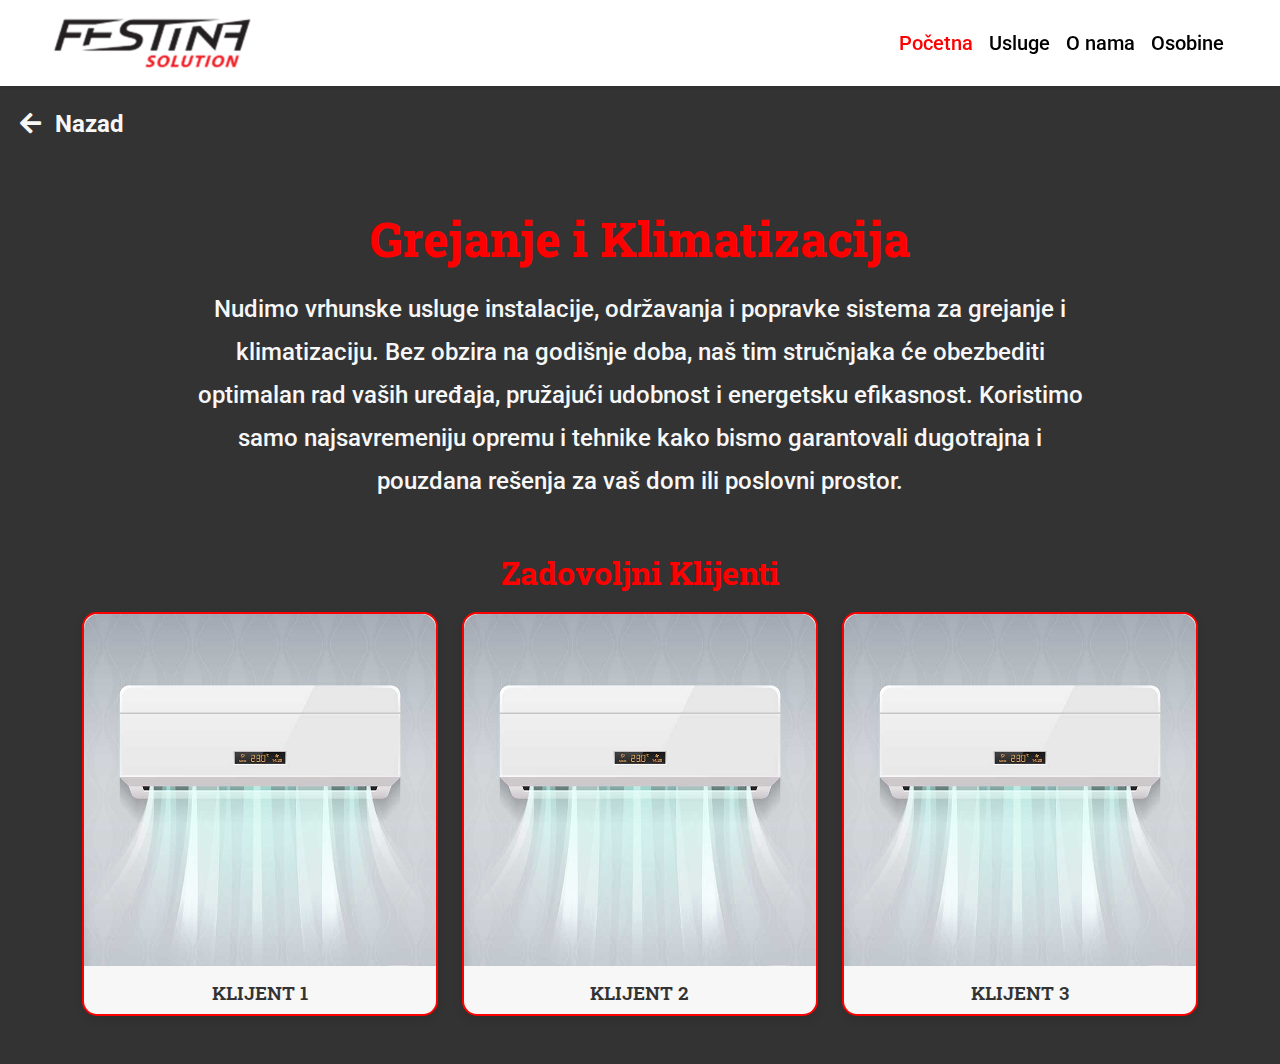
==== usluge/grejanjeKlimatizacija/index.html @ 8c78fe84 "novo" ====
<!DOCTYPE html>
<html lang="sr">
<head>
    <meta charset="utf-8">
    <title>Grejanje i Klimatizacija - Festina Solution</title>
    <meta name="viewport" content="width=device-width, initial-scale=1.0">
    <!-- Google Web Fonts -->
    <link rel="preconnect" href="https://fonts.googleapis.com">
    <link rel="preconnect" href="https://fonts.gstatic.com" crossorigin>
    <link href="https://fonts.googleapis.com/css2?family=Roboto:wght@400;500;600;700;800;900&display=swap" rel="stylesheet">
    <link href="https://fonts.googleapis.com/css2?family=Roboto+Slab:wght@400;600;800&family=Roboto:wght@400;500;700&display=swap" rel="stylesheet"> 

    <!-- Icon Font Stylesheet -->
    <link href="https://cdnjs.cloudflare.com/ajax/libs/font-awesome/5.10.0/css/all.min.css" rel="stylesheet">
    <link href="https://cdn.jsdelivr.net/npm/bootstrap-icons@1.4.1/font/bootstrap-icons.css" rel="stylesheet">

    <!-- Libraries Stylesheet -->
    <link href="lib/animate/animate.min.css" rel="stylesheet">
    <link href="lib/owlcarousel/assets/owl.carousel.min.css" rel="stylesheet">

    <!-- Customized Bootstrap Stylesheet -->
    <link href="/css/bootstrap.min.css" rel="stylesheet">

    <!-- Template Stylesheet -->
    <link href="/css/style.css" rel="stylesheet">
    
    <link href="/usluge/globalService.css" rel="stylesheet">
</head>
<body>
    <!-- Navbar Start -->
    <nav class="navbar navbar-expand-lg bg-white navbar-light sticky-top px-4 px-lg-5 shadow-sm">
        <div class="container-fluid">
            <a href="/index.html" class="navbar-brand">
                <img src="/img/icon/logo.png" alt="Logo">
            </a>
            <button class="navbar-toggler" type="button" data-bs-toggle="collapse" data-bs-target="#navbarCollapse">
                <span class="navbar-toggler-icon"></span>
            </button>
            <div class="collapse navbar-collapse" id="navbarCollapse">
                <ul class="navbar-nav ms-auto">
                    <li class="nav-item"><a href="/index.html" class="nav-link active">Početna</a></li>
                    <li class="nav-item"><a href="/index.html#services" class="nav-link">Usluge</a></li>
                    <li class="nav-item"><a href="/index.html#about" class="nav-link">O nama</a></li>
                    <li class="nav-item"><a href="/index.html#features" class="nav-link">Osobine</a></li>
                </ul>
            </div>
        </div>
    </nav>
    <!-- Navbar End -->

    <!-- Strelica za nazad -->
    <a href="/index.html" class="back-arrow"><i class="fas fa-arrow-left"></i> Nazad</a>
    
    <!-- Usluga Sekcija -->
    <section id="service-details" class="py-5">
        <div class="container">
            <div class="text-center mb-5">
                <h1 class="display-4">Grejanje i Klimatizacija</h1>
                <p class="lead larger-text">Nudimo vrhunske usluge instalacije, održavanja i popravke sistema za grejanje i klimatizaciju. Bez obzira na godišnje doba, naš tim stručnjaka će obezbediti optimalan rad vaših uređaja, pružajući udobnost i energetsku efikasnost. Koristimo samo najsavremeniju opremu i tehnike kako bismo garantovali dugotrajna i pouzdana rešenja za vaš dom ili poslovni prostor.</p>
            </div>
            
            <!-- Zadovoljni Klijenti -->
            <h2 class="client-title">Zadovoljni Klijenti</h2>
            <div class="row g-4 justify-content-center">
                <div class="col-lg-4 col-md-6">
                    <div class="client-card">
                        <img src="/img/feature.jpg" class="img-fluid" alt="Klijent 1">
                        <h5>Klijent 1</h5>
                    </div>
                </div>
                <div class="col-lg-4 col-md-6">
                    <div class="client-card">
                        <img src="/img/feature.jpg" class="img-fluid" alt="Klijent 2">
                        <h5>Klijent 2</h5>
                    </div>
                </div>
                <div class="col-lg-4 col-md-6">
                    <div class="client-card">
                        <img src="/img/feature.jpg" class="img-fluid" alt="Klijent 3">
                        <h5>Klijent 3</h5>
                    </div>
                </div>
            </div>
        </div>
    </section>

    <!-- JavaScript Libraries --> 
    <script src="https://code.jquery.com/jquery-3.4.1.min.js"></script>
    <script src="https://cdn.jsdelivr.net/npm/bootstrap@5.0.0/dist/js/bootstrap.bundle.min.js"></script>
    <script src="/lib/wow/wow.min.js"></script>
    <script src="/lib/easing/easing.min.js"></script>
    <script src="/lib/waypoints/waypoints.min.js"></script>
    <script src="/lib/owlcarousel/owl.carousel.min.js"></script>
    <script src="/lib/counterup/counterup.min.js"></script>
    <script src="/lib/parallax/parallax.min.js"></script>

    <!-- Template Javascript -->
    <script src="/js/main.js"></script>
</body>
</html>
---- css/style.css ----
/********** Template CSS **********/
:root {
    --primary: #FF0000;
    /* Crvena iz logotipa */
    --secondary: #000000;
    /* Crna iz logotipa */
    --light: #F7F7F7;
    /* Svetlo siva za kontrast */
    --dark: #333333;
    /* Tamno siva za pozadine */
}

html {
    scroll-behavior: smooth;
}


.back-to-top {
    position: fixed;
    display: none;
    right: 30px;
    bottom: 30px;
    z-index: 99;
}


/*** Spinner ***/
#spinner {
    opacity: 0;
    visibility: hidden;
    transition: opacity .5s ease-out, visibility 0s linear .5s;
    z-index: 99999;
}

#spinner.show {
    transition: opacity .5s ease-out, visibility 0s linear 0s;
    visibility: visible;
    opacity: 1;
}


/*** Button ***/
.btn {
    transition: all 0.3s ease-in-out;
    font-weight: 500;
    /* Umerena težina fonta */
    text-transform: uppercase;
    /* Sva slova velika za profesionalni izgled */
    padding: 10px 20px;
    border-radius: 5px;
    /* Blago zaobljeni uglovi */
}

.btn.btn-primary {
    background-color: #FF0000;
    color: #FFFFFF;
    border: 2px solid #FF0000;
}

.btn.btn-primary:hover {
    background-color: #333333;
    color: #FFFFFF;
    border: 2px solid #333333;
}



/*** Navbar ***/
.navbar {
    background-color: white !important;
    /* Crna boja pozadine */
    color: #FFFFFF;
    /* Bela boja teksta */
}

.navbar .navbar-brand img {
    max-height: 60px;
}
.navbar-nav{
    float: right;
}

.navbar .navbar-nav .nav-link {
    color: black;
    /* Bela boja linkova */
    font-weight: 500;
    transition: color 0.3s ease-in-out;
}

.navbar .navbar-nav .nav-link:hover,
.navbar .navbar-nav .nav-link.active {
    color: var(--primary);
}

.navbar-toggler {
    background-color: var(--primary);
    border: none;
}

.navbar-toggler-icon {
    background-image: url("data:image/svg+xml;charset=utf8,%3Csvg xmlns='http://www.w3.org/2000/svg' viewBox='0 0 30 30'%3E%3Cpath stroke='rgba%281, 1, 1, 1%29' stroke-width='2' d='M4 7h22M4 15h22M4 23h22'/%3E%3C/svg%3E");
}


@media (max-width: 991.98px) {
    .navbar .navbar-brand img {
        max-height: 45px;
    }

    .navbar .navbar-nav {
        margin-top: 20px;
        margin-bottom: 15px;
    }

    .navbar .nav-item .dropdown-menu {
        padding-left: 30px;
    }
}

@media (min-width: 992px) {
    .navbar .nav-item .dropdown-menu {
        display: block;
        border: none;
        margin-top: 0;
        top: 150%;
        right: 0;
        opacity: 0;
        visibility: hidden;
        transition: .5s;
    }

    .navbar .nav-item:hover .dropdown-menu {
        top: 100%;
        visibility: visible;
        transition: .5s;
        opacity: 1;
    }
}

/*** Facts ***/
.facts {
    background: rgba(0, 0, 0, 0.8);
}



.facts h1 {
    color: #df0f0f !important;
    /* Belo za brojeve sa prioritetom */
    text-shadow: 2px 2px 5px rgba(0, 0, 0, 0.5);
    /* Suptilna senka */
    font-weight: bold;
}

.facts span {
    color: #dcdcdc !important;
    /* Svetlosiva za opis sa prioritetom */
    font-size: 1.1rem;
    font-weight: 500;
    text-transform: uppercase;
    /* Bolja profesionalnost */
    letter-spacing: 1px;
}



/*** Header ***/











.page-header {
    background: linear-gradient(rgba(1, 10, 53, .8), rgba(1, 10, 53, .8)), url(../img/carousel-1.jpg) center center no-repeat;
    background-size: cover;
}

.page-header .breadcrumb-item a,
.page-header .breadcrumb-item+.breadcrumb-item::before {
    color: var(--light);
}

.page-header .breadcrumb-item a:hover,
.page-header .breadcrumb-item.active {
    color: var(--primary);
}


/*** Service ***/
/* Stilizacija samo za ikonice u ovoj sekciji */
.container-xxl .service-item .service-icon {
    width: 90px;
    height: 90px;
    display: flex;
    align-items: center;
    justify-content: center;
    background-color: #FF0000 !important;
    /* Crvena boja uz "!important" */
    border-radius: 5px;
    /* Blago zaobljeni uglovi */
    transition: background-color 0.3s ease, transform 0.3s ease;
}

.container-xxl .service-item .service-icon:hover {
    background-color: #D00000 !important;
    /* Tamnija crvena na hover uz "!important" */
    transform: scale(1.05);
}

.container-xxl .service-item .service-icon img {
    max-width: 60px;
    max-height: 60px;
}




/*** Testimonial ***/
.animated.pulse {
    animation-duration: 1.5s;
}

.testimonial-left,
.testimonial-right {
    position: relative;
}

.testimonial-left img,
.testimonial-right img {
    position: absolute;
    border-radius: 70px;
}

.testimonial-left img:nth-child(1),
.testimonial-right img:nth-child(3) {
    width: 70px;
    height: 70px;
    top: 10%;
    left: 50%;
    transform: translateX(-50%);
}

.testimonial-left img:nth-child(2),
.testimonial-right img:nth-child(2) {
    width: 60px;
    height: 60px;
    top: 50%;
    left: 10%;
    transform: translateY(-50%);
}

.testimonial-left img:nth-child(3),
.testimonial-right img:nth-child(1) {
    width: 50px;
    height: 50px;
    bottom: 10%;
    right: 10%;
}

.testimonial-carousel .owl-item img {
    width: 100px;
    height: 100px;
    border-radius: 100px;
}

.testimonial-carousel .owl-nav {
    margin-top: 30px;
    display: flex;
    justify-content: center;
}

.testimonial-carousel .owl-nav .owl-prev,
.testimonial-carousel .owl-nav .owl-next {
    margin: 0 5px;
    width: 45px;
    height: 45px;
    display: flex;
    align-items: center;
    justify-content: center;
    color: #FFFFFF;
    background: var(--primary);
    border-radius: 45px;
    font-size: 22px;
    transition: .5s;
}

.testimonial-carousel .owl-nav .owl-prev:hover,
.testimonial-carousel .owl-nav .owl-next:hover {
    background: var(--secondary);
}









/*** Footer ***/
.footer {
    background-color: #000000 !important;
    /* Crna pozadina */
    color: #FFFFFF !important;
    /* Bela boja za tekst */
    padding: 10px 0 !important;
    /* Manji padding za smanjenje visine */
    text-align: center !important;
    /* Centriran tekst */
    border-top: none !important;
    /* Uklanjanje linije */
}

.footer .copyright {
    background-color: transparent !important;
    /* Transparentna pozadina */
    color: rgba(255, 255, 255, 0.7) !important;
    /* Svetlija bela za tekst */
    padding: 5px 0 !important;
    /* Minimalan padding */
    margin: 0 !important;
    /* Bez margina */
    font-size: 12px !important;
    /* Manji tekst za kompaktan izgled */
    line-height: 1.4 !important;
    /* Smanjena visina linije */
}

.footer a {
    color: #FF0000 !important;
    /* Crvena boja za linkove */
    text-decoration: none !important;
    /* Bez podvlačenja */
    font-weight: bold !important;
    /* Podebljani tekst */
    transition: color 0.3s ease !important;
    /* Efekat prelaza */
}

.footer a:hover {
    color: #FFFFFF !important;
    /* Bela boja na hover */
}







.bg-dark {
    background-color: inherit !important;
    /* Nasleđivanje boje roditelja */
}

.text-center {
    text-align: center !important;
    /* Osiguranje centriranog teksta */
}

.container-fluid {
    max-width: 100% !important;
    padding: 0 !important;
}







/* Glavni naslov */
.display-6 {
    font-weight: bold;
    color: var(--secondary);
    /* Crna boja */
}

/* Sekundarni tekst */
p.mb-4 {
    color: #696969;
    /* Tamnosiva za čitljivost */
    line-height: 1.8;
}

/* Stil za dugmad u sekciji */
.btn-square {
    width: 30px !important;
    height: 30px !important;
    background-color: #FF0000 !important;
    border-radius: 5px !important;
    display: flex !important;
    align-items: center !important;
    justify-content: center !important;
    margin-right: 5px !important;
}



.border-top .btn-square {
    width: 30px;
    height: 30px;
    background-color: #FF0000;
    /* Crvena */
    border-radius: 5px;
    /* Blago zaobljeni uglovi */
    display: flex;
    align-items: center;
    justify-content: center;
    transition: background-color 0.3s ease, transform 0.3s ease;
}




.btn-square:hover {
    background-color: var(--secondary);
    /* Crna na hover */
    transform: scale(1.1);
    /* Lagano povećanje na hover */
}


/* Tekst u sekciji */
h1.text-primary {
    color: var(--primary);
    /* Crvena boja za naslove */
}

.text-secondary {
    color: var(--secondary);
    /* Crna boja za podnaslove */
}

.text-muted {
    color: #6c757d;
    /* Svetlo siva za opisni tekst */
}



.btn-square-custom {
    width: 70px;
    height: 70px;
    background-color: #FF0000;
    /* Crvena iz logotipa */
    display: flex;
    justify-content: center;
    align-items: center;
    border-radius: 10px;
    /* Blago zaobljenje */
    box-shadow: 0 4px 6px rgba(0, 0, 0, 0.1);
    /* Suptilna senka */
    transition: all 0.3s ease-in-out;
    /* Efekat prelaza */
}

.btn-square-custom:hover {
    background-color: #333333;
    /* Tamno siva za hover efekat */
    transform: translateY(-5px);
    /* Blago podizanje na hover */
}

.btn-square-custom img {
    max-width: 50%;
    /* Ikonica prilagođena veličini dugmeta */
}

.text-secondary {
    color: #FF0000;
    /* Crvena boja za naslove */
}

.text-muted {
    color: #333333;
    /* Tamno siva za opisni tekst */
}

h1.display-6:not(.why-choose-title) {
    color: #000000;
    /* Boja za druge naslove osim "Zašto odabrati baš nas?" */
}


p.mb-5 {
    color: #333333;
    /* Tamno siva za opisni tekst ispod naslova */
}

.container-xxl {
    margin-bottom: 30px;
}

.d-flex {
    gap: 20px;
    /* Razmak između dugmadi i teksta */
}

#why-choose-title {
    margin-bottom: 40px;
    /* Više prostora ispod naslova */
}




/* Generalni stilovi */
.carousel-caption {
    top: 0;
    left: 0;
    right: 0;
    bottom: 0;
    display: flex;
    align-items: center;
    justify-content: center;
    text-align: center;
    background: rgba(0, 0, 0, 0.8);
    z-index: 1;
}

.carousel-caption h1 {
    color: #FFFFFF;
    font-weight: bold;
    text-shadow: 2px 2px 5px rgba(0, 0, 0, 0.7);
}

.carousel-caption p {
    color: #DDDDDD;
    text-shadow: 1px 1px 3px rgba(0, 0, 0, 0.5);
}

.carousel-caption .btn-primary {
    background-color: #FF0000;
    border-color: #FF0000;
    color: #FFFFFF;
    border-radius: 5px;
    transition: all 0.3s ease-in-out;
}

.carousel-caption .btn-primary:hover {
    background-color: #333333;
    border-color: #333333;
    color: #FFFFFF;
}

.carousel-control-prev-icon,
.carousel-control-next-icon {
    width: 3rem;
    height: 3rem;
    background-color: rgba(0, 0, 0, 0.5);
    border: 3px solid #FF0000;
    border-radius: 50%;
}

.carousel-control-prev-icon:hover,
.carousel-control-next-icon:hover {
    background-color: #FF0000;
    border-color: #333333;
}

.page-header {
    background: linear-gradient(rgba(1, 10, 53, .8), rgba(1, 10, 53, .8)), url(../img/carousel-1.jpg) center center no-repeat;
    background-size: cover;
}

@media (max-width: 768px) {

    /* Okvir za tekst (caption) */
    #header-carousel .carousel-caption {
        position: absolute;
        bottom: 10%;
        /* Niže pozicioniranje okvira */
        left: 50%;
        transform: translateX(-50%);
        max-width: 80%;
        /* Umanjena širina za skladniji prikaz */
        padding: 10px;
        /* Kompaktan padding */
        background: rgba(0, 0, 0, 0.5);
        /* Zatamnjenje za bolju čitljivost */
        border-radius: 6px;
        /* Zaobljeni uglovi */
        text-align: center;
    }

    /* Naslov u caption-u */
    #header-carousel .carousel-caption h1 {
        font-size: 1.2rem;
        /* Prilagođeni manji font za mobilne */
        line-height: 1.3;
        /* Manji razmak između redova */
        color: #ffffff;
        /* Bela boja za kontrast */
        margin-bottom: 8px;
        /* Manji razmak ispod naslova */
    }

    /* Tekst u caption-u */
    #header-carousel .carousel-caption p {
        font-size: 0.85rem;
        /* Smanjen font za mobilne uređaje */
        margin-bottom: 8px;
        color: #dddddd;
        /* Svetlije siva za čitljivost */
    }

    /* Dugme u caption-u */
    #header-carousel .carousel-caption .btn-primary {
        font-size: 0.8rem;
        /* Manje dugme za mobilne */
        padding: 6px 12px;
        /* Kompaktan padding za dugme */
        border-radius: 4px;
        background-color: #FF0000;
        /* Crvena boja */
        color: #fff;
    }

    /* Slike u carousel-u */
    #header-carousel .carousel-item img {
        max-height: 250px;
        /* Niža visina slike za skladniji prikaz */
        object-fit: cover;
        /* Slika uvek prilagođena dimenzijama */
        width: 100%;
    }

    /* Navigacione strelice */
    #header-carousel .carousel-control-prev-icon,
    #header-carousel .carousel-control-next-icon {
        width: 1.5rem;
        /* Manje strelice za mobilne */
        height: 1.5rem;
        background-color: rgba(0, 0, 0, 0.4);
        /* Diskretna pozadina */
        border-radius: 50%;
    }

    /* Hover efekat na strelicama */
    #header-carousel .carousel-control-prev-icon:hover,
    #header-carousel .carousel-control-next-icon:hover {
        background-color: #FF0000;
        /* Crvena boja na hover */
    }
}
---- usluge/globalService.css ----
body {
    background-color: var(--dark);
    color: var(--light);
   
    font-size: 20px;
    font-weight: 400;
}

.back-arrow {
    display: inline-block;
    color: var(--light);
    text-decoration: none;
    font-size: 1.5rem;
    margin: 20px;
    font-weight: bold;
}

.back-arrow i {
    margin-right: 8px;
}

#service-details {
    text-align: center;
}

h1.display-4 {
    color: var(--primary);
    
    font-weight: 800;
    font-size: 3rem;
    margin-bottom: 20px;
}

p.lead.larger-text {
    color: var(--light);
    font-size: 1.5rem;
    line-height: 1.8;
    max-width: 900px;
    margin: 0 auto 30px;
    font-weight: 500;
}

h2.client-title {
    color: var(--primary);
    
    font-weight: 700;
    font-size: 2rem;
    text-align: center;
    margin-top: 50px;
    margin-bottom: 20px;
}

.client-card {
    background-color: var(--light);
    color: var(--dark);
    border-radius: 15px;
    text-align: center;
    transition: transform 0.3s ease-in-out, box-shadow 0.3s ease-in-out;
    box-shadow: 0px 4px 10px rgba(0, 0, 0, 0.1);
    border: 2px solid var(--primary);
    overflow: hidden;
}

.client-card img {
    width: 100%;
    border-top-left-radius: 15px;
    border-top-right-radius: 15px;
    margin-bottom: 15px;
}

.client-card h5 {
    color: var(--dark);
    
    font-weight: 600;
    font-size: 1.2rem;
    text-transform: uppercase;
    margin-bottom: 10px;
}

.client-card:hover {
    transform: scale(1.05);
    box-shadow: 0px 6px 15px rgba(0, 0, 0, 0.2);
}
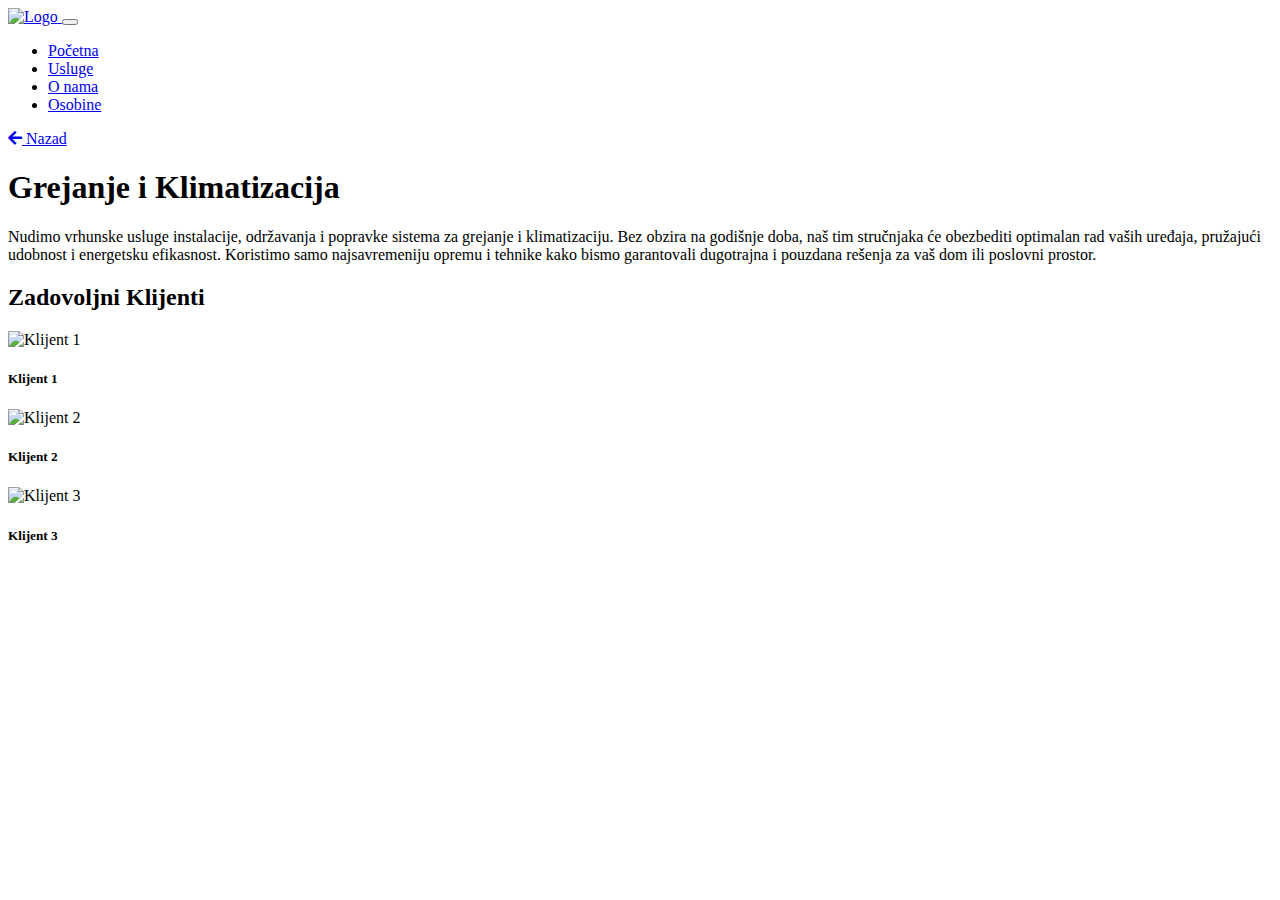
==== commit 82b1026d: "novo" ====
--- a/usluge/grejanjeKlimatizacija/index.html
+++ b/usluge/grejanjeKlimatizacija/index.html
@@ -15,33 +15,32 @@
     <link href="https://cdn.jsdelivr.net/npm/bootstrap-icons@1.4.1/font/bootstrap-icons.css" rel="stylesheet">
 
     <!-- Libraries Stylesheet -->
-    <link href="lib/animate/animate.min.css" rel="stylesheet">
-    <link href="lib/owlcarousel/assets/owl.carousel.min.css" rel="stylesheet">
+    <link href="../lib/animate/animate.min.css" rel="stylesheet">
+    <link href="../lib/owlcarousel/assets/owl.carousel.min.css" rel="stylesheet">
 
     <!-- Customized Bootstrap Stylesheet -->
-    <link href="/css/bootstrap.min.css" rel="stylesheet">
+    <link href="../css/bootstrap.min.css" rel="stylesheet">
 
     <!-- Template Stylesheet -->
-    <link href="/css/style.css" rel="stylesheet">
-    
-    <link href="/usluge/globalService.css" rel="stylesheet">
+    <link href="../css/style.css" rel="stylesheet">
+    <link href="../usluge/globalService.css" rel="stylesheet">
 </head>
 <body>
     <!-- Navbar Start -->
     <nav class="navbar navbar-expand-lg bg-white navbar-light sticky-top px-4 px-lg-5 shadow-sm">
         <div class="container-fluid">
-            <a href="/index.html" class="navbar-brand">
-                <img src="/img/icon/logo.png" alt="Logo">
+            <a href="../index.html" class="navbar-brand">
+                <img src="../img/icon/logo.png" alt="Logo">
             </a>
             <button class="navbar-toggler" type="button" data-bs-toggle="collapse" data-bs-target="#navbarCollapse">
                 <span class="navbar-toggler-icon"></span>
             </button>
             <div class="collapse navbar-collapse" id="navbarCollapse">
                 <ul class="navbar-nav ms-auto">
-                    <li class="nav-item"><a href="/index.html" class="nav-link active">Početna</a></li>
-                    <li class="nav-item"><a href="/index.html#services" class="nav-link">Usluge</a></li>
-                    <li class="nav-item"><a href="/index.html#about" class="nav-link">O nama</a></li>
-                    <li class="nav-item"><a href="/index.html#features" class="nav-link">Osobine</a></li>
+                    <li class="nav-item"><a href="../index.html" class="nav-link active">Početna</a></li>
+                    <li class="nav-item"><a href="../index.html#services" class="nav-link">Usluge</a></li>
+                    <li class="nav-item"><a href="../index.html#about" class="nav-link">O nama</a></li>
+                    <li class="nav-item"><a href="../index.html#features" class="nav-link">Osobine</a></li>
                 </ul>
             </div>
         </div>
@@ -49,7 +48,7 @@
     <!-- Navbar End -->
 
     <!-- Strelica za nazad -->
-    <a href="/index.html" class="back-arrow"><i class="fas fa-arrow-left"></i> Nazad</a>
+    <a href="../index.html" class="back-arrow"><i class="fas fa-arrow-left"></i> Nazad</a>
     
     <!-- Usluga Sekcija -->
     <section id="service-details" class="py-5">
@@ -64,19 +63,19 @@
             <div class="row g-4 justify-content-center">
                 <div class="col-lg-4 col-md-6">
                     <div class="client-card">
-                        <img src="/img/feature.jpg" class="img-fluid" alt="Klijent 1">
+                        <img src="../img/feature.jpg" class="img-fluid" alt="Klijent 1">
                         <h5>Klijent 1</h5>
                     </div>
                 </div>
                 <div class="col-lg-4 col-md-6">
                     <div class="client-card">
-                        <img src="/img/feature.jpg" class="img-fluid" alt="Klijent 2">
+                        <img src="../img/feature.jpg" class="img-fluid" alt="Klijent 2">
                         <h5>Klijent 2</h5>
                     </div>
                 </div>
                 <div class="col-lg-4 col-md-6">
                     <div class="client-card">
-                        <img src="/img/feature.jpg" class="img-fluid" alt="Klijent 3">
+                        <img src="../img/feature.jpg" class="img-fluid" alt="Klijent 3">
                         <h5>Klijent 3</h5>
                     </div>
                 </div>
@@ -87,14 +86,14 @@
     <!-- JavaScript Libraries --> 
     <script src="https://code.jquery.com/jquery-3.4.1.min.js"></script>
     <script src="https://cdn.jsdelivr.net/npm/bootstrap@5.0.0/dist/js/bootstrap.bundle.min.js"></script>
-    <script src="/lib/wow/wow.min.js"></script>
-    <script src="/lib/easing/easing.min.js"></script>
-    <script src="/lib/waypoints/waypoints.min.js"></script>
-    <script src="/lib/owlcarousel/owl.carousel.min.js"></script>
-    <script src="/lib/counterup/counterup.min.js"></script>
-    <script src="/lib/parallax/parallax.min.js"></script>
+    <script src="../lib/wow/wow.min.js"></script>
+    <script src="../lib/easing/easing.min.js"></script>
+    <script src="../lib/waypoints/waypoints.min.js"></script>
+    <script src="../lib/owlcarousel/owl.carousel.min.js"></script>
+    <script src="../lib/counterup/counterup.min.js"></script>
+    <script src="../lib/parallax/parallax.min.js"></script>
 
     <!-- Template Javascript -->
-    <script src="/js/main.js"></script>
+    <script src="../js/main.js"></script>
 </body>
-</html>+</html>
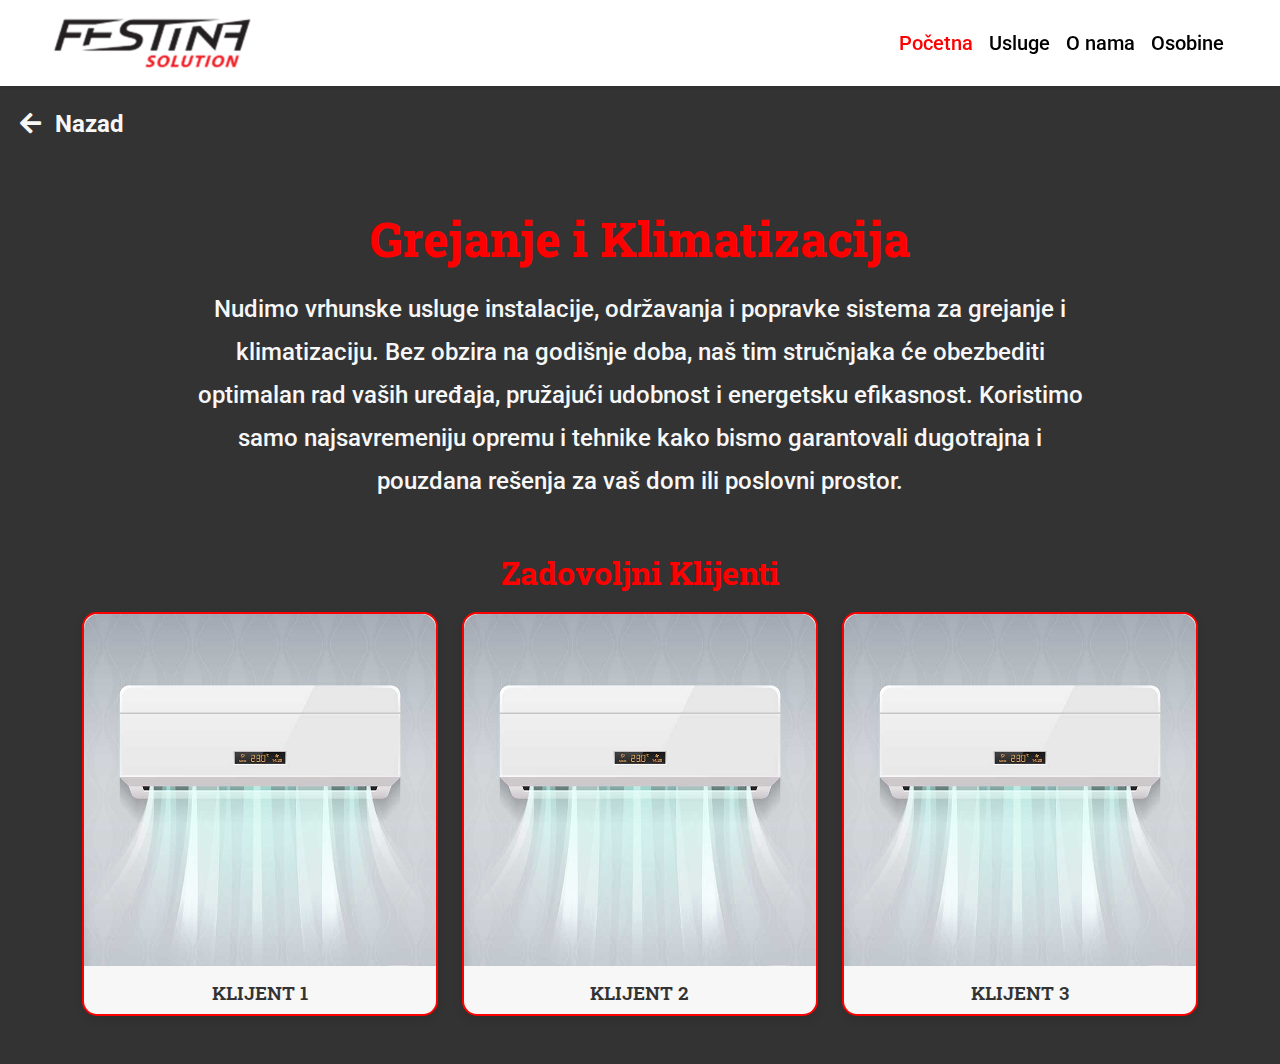
==== commit ce6e532c: "n" ====
--- a/usluge/grejanjeKlimatizacija/index.html
+++ b/usluge/grejanjeKlimatizacija/index.html
@@ -15,32 +15,32 @@
     <link href="https://cdn.jsdelivr.net/npm/bootstrap-icons@1.4.1/font/bootstrap-icons.css" rel="stylesheet">
 
     <!-- Libraries Stylesheet -->
-    <link href="../lib/animate/animate.min.css" rel="stylesheet">
-    <link href="../lib/owlcarousel/assets/owl.carousel.min.css" rel="stylesheet">
+    <link href="../../lib/animate/animate.min.css" rel="stylesheet">
+    <link href="../../lib/owlcarousel/assets/owl.carousel.min.css" rel="stylesheet">
 
     <!-- Customized Bootstrap Stylesheet -->
-    <link href="../css/bootstrap.min.css" rel="stylesheet">
+    <link href="../../css/bootstrap.min.css" rel="stylesheet">
 
     <!-- Template Stylesheet -->
-    <link href="../css/style.css" rel="stylesheet">
-    <link href="../usluge/globalService.css" rel="stylesheet">
+    <link href="../../css/style.css" rel="stylesheet">
+    <link href="../../usluge/globalService.css" rel="stylesheet">
 </head>
 <body>
     <!-- Navbar Start -->
     <nav class="navbar navbar-expand-lg bg-white navbar-light sticky-top px-4 px-lg-5 shadow-sm">
         <div class="container-fluid">
-            <a href="../index.html" class="navbar-brand">
-                <img src="../img/icon/logo.png" alt="Logo">
+            <a href="../../index.html" class="navbar-brand">
+                <img src="../../img/icon/logo.png" alt="Logo">
             </a>
             <button class="navbar-toggler" type="button" data-bs-toggle="collapse" data-bs-target="#navbarCollapse">
                 <span class="navbar-toggler-icon"></span>
             </button>
             <div class="collapse navbar-collapse" id="navbarCollapse">
                 <ul class="navbar-nav ms-auto">
-                    <li class="nav-item"><a href="../index.html" class="nav-link active">Početna</a></li>
-                    <li class="nav-item"><a href="../index.html#services" class="nav-link">Usluge</a></li>
-                    <li class="nav-item"><a href="../index.html#about" class="nav-link">O nama</a></li>
-                    <li class="nav-item"><a href="../index.html#features" class="nav-link">Osobine</a></li>
+                    <li class="nav-item"><a href="../../index.html" class="nav-link active">Početna</a></li>
+                    <li class="nav-item"><a href="../../index.html#services" class="nav-link">Usluge</a></li>
+                    <li class="nav-item"><a href="../../index.html#about" class="nav-link">O nama</a></li>
+                    <li class="nav-item"><a href="../../index.html#features" class="nav-link">Osobine</a></li>
                 </ul>
             </div>
         </div>
@@ -48,7 +48,7 @@
     <!-- Navbar End -->
 
     <!-- Strelica za nazad -->
-    <a href="../index.html" class="back-arrow"><i class="fas fa-arrow-left"></i> Nazad</a>
+    <a href="../../index.html" class="back-arrow"><i class="fas fa-arrow-left"></i> Nazad</a>
     
     <!-- Usluga Sekcija -->
     <section id="service-details" class="py-5">
@@ -63,19 +63,19 @@
             <div class="row g-4 justify-content-center">
                 <div class="col-lg-4 col-md-6">
                     <div class="client-card">
-                        <img src="../img/feature.jpg" class="img-fluid" alt="Klijent 1">
+                        <img src="../../img/feature.jpg" class="img-fluid" alt="Klijent 1">
                         <h5>Klijent 1</h5>
                     </div>
                 </div>
                 <div class="col-lg-4 col-md-6">
                     <div class="client-card">
-                        <img src="../img/feature.jpg" class="img-fluid" alt="Klijent 2">
+                        <img src="../../img/feature.jpg" class="img-fluid" alt="Klijent 2">
                         <h5>Klijent 2</h5>
                     </div>
                 </div>
                 <div class="col-lg-4 col-md-6">
                     <div class="client-card">
-                        <img src="../img/feature.jpg" class="img-fluid" alt="Klijent 3">
+                        <img src="../../img/feature.jpg" class="img-fluid" alt="Klijent 3">
                         <h5>Klijent 3</h5>
                     </div>
                 </div>
@@ -86,14 +86,14 @@
     <!-- JavaScript Libraries --> 
     <script src="https://code.jquery.com/jquery-3.4.1.min.js"></script>
     <script src="https://cdn.jsdelivr.net/npm/bootstrap@5.0.0/dist/js/bootstrap.bundle.min.js"></script>
-    <script src="../lib/wow/wow.min.js"></script>
-    <script src="../lib/easing/easing.min.js"></script>
-    <script src="../lib/waypoints/waypoints.min.js"></script>
-    <script src="../lib/owlcarousel/owl.carousel.min.js"></script>
-    <script src="../lib/counterup/counterup.min.js"></script>
-    <script src="../lib/parallax/parallax.min.js"></script>
+    <script src="../../lib/wow/wow.min.js"></script>
+    <script src="../../lib/easing/easing.min.js"></script>
+    <script src="../../lib/waypoints/waypoints.min.js"></script>
+    <script src="../../lib/owlcarousel/owl.carousel.min.js"></script>
+    <script src="../../lib/counterup/counterup.min.js"></script>
+    <script src="../../lib/parallax/parallax.min.js"></script>
 
     <!-- Template Javascript -->
-    <script src="../js/main.js"></script>
+    <script src="../../js/main.js"></script>
 </body>
 </html>
--- a/css/style.css
+++ b/css/style.css
@@ -0,0 +1,652 @@
+/********** Template CSS **********/
+:root {
+    --primary: #FF0000;
+    /* Crvena iz logotipa */
+    --secondary: #000000;
+    /* Crna iz logotipa */
+    --light: #F7F7F7;
+    /* Svetlo siva za kontrast */
+    --dark: #333333;
+    /* Tamno siva za pozadine */
+}
+
+html {
+    scroll-behavior: smooth;
+}
+
+
+.back-to-top {
+    position: fixed;
+    display: none;
+    right: 30px;
+    bottom: 30px;
+    z-index: 99;
+}
+
+
+/*** Spinner ***/
+#spinner {
+    opacity: 0;
+    visibility: hidden;
+    transition: opacity .5s ease-out, visibility 0s linear .5s;
+    z-index: 99999;
+}
+
+#spinner.show {
+    transition: opacity .5s ease-out, visibility 0s linear 0s;
+    visibility: visible;
+    opacity: 1;
+}
+
+
+/*** Button ***/
+.btn {
+    transition: all 0.3s ease-in-out;
+    font-weight: 500;
+    /* Umerena težina fonta */
+    text-transform: uppercase;
+    /* Sva slova velika za profesionalni izgled */
+    padding: 10px 20px;
+    border-radius: 5px;
+    /* Blago zaobljeni uglovi */
+}
+
+.btn.btn-primary {
+    background-color: #FF0000;
+    color: #FFFFFF;
+    border: 2px solid #FF0000;
+}
+
+.btn.btn-primary:hover {
+    background-color: #333333;
+    color: #FFFFFF;
+    border: 2px solid #333333;
+}
+
+
+
+/*** Navbar ***/
+.navbar {
+    background-color: white !important;
+    /* Crna boja pozadine */
+    color: #FFFFFF;
+    /* Bela boja teksta */
+}
+
+.navbar .navbar-brand img {
+    max-height: 60px;
+}
+.navbar-nav{
+    float: right;
+}
+
+.navbar .navbar-nav .nav-link {
+    color: black;
+    /* Bela boja linkova */
+    font-weight: 500;
+    transition: color 0.3s ease-in-out;
+}
+
+.navbar .navbar-nav .nav-link:hover,
+.navbar .navbar-nav .nav-link.active {
+    color: var(--primary);
+}
+
+.navbar-toggler {
+    background-color: var(--primary);
+    border: none;
+}
+
+.navbar-toggler-icon {
+    background-image: url("data:image/svg+xml;charset=utf8,%3Csvg xmlns='http://www.w3.org/2000/svg' viewBox='0 0 30 30'%3E%3Cpath stroke='rgba%281, 1, 1, 1%29' stroke-width='2' d='M4 7h22M4 15h22M4 23h22'/%3E%3C/svg%3E");
+}
+
+
+@media (max-width: 991.98px) {
+    .navbar .navbar-brand img {
+        max-height: 45px;
+    }
+
+    .navbar .navbar-nav {
+        margin-top: 20px;
+        margin-bottom: 15px;
+    }
+
+    .navbar .nav-item .dropdown-menu {
+        padding-left: 30px;
+    }
+}
+
+@media (min-width: 992px) {
+    .navbar .nav-item .dropdown-menu {
+        display: block;
+        border: none;
+        margin-top: 0;
+        top: 150%;
+        right: 0;
+        opacity: 0;
+        visibility: hidden;
+        transition: .5s;
+    }
+
+    .navbar .nav-item:hover .dropdown-menu {
+        top: 100%;
+        visibility: visible;
+        transition: .5s;
+        opacity: 1;
+    }
+}
+
+/*** Facts ***/
+.facts {
+    background: rgba(0, 0, 0, 0.8);
+}
+
+
+
+.facts h1 {
+    color: #df0f0f !important;
+    /* Belo za brojeve sa prioritetom */
+    text-shadow: 2px 2px 5px rgba(0, 0, 0, 0.5);
+    /* Suptilna senka */
+    font-weight: bold;
+}
+
+.facts span {
+    color: #dcdcdc !important;
+    /* Svetlosiva za opis sa prioritetom */
+    font-size: 1.1rem;
+    font-weight: 500;
+    text-transform: uppercase;
+    /* Bolja profesionalnost */
+    letter-spacing: 1px;
+}
+
+
+
+/*** Header ***/
+
+
+
+
+
+
+
+
+
+
+
+.page-header {
+    background: linear-gradient(rgba(1, 10, 53, .8), rgba(1, 10, 53, .8)), url(../img/carousel-1.jpg) center center no-repeat;
+    background-size: cover;
+}
+
+.page-header .breadcrumb-item a,
+.page-header .breadcrumb-item+.breadcrumb-item::before {
+    color: var(--light);
+}
+
+.page-header .breadcrumb-item a:hover,
+.page-header .breadcrumb-item.active {
+    color: var(--primary);
+}
+
+
+/*** Service ***/
+/* Stilizacija samo za ikonice u ovoj sekciji */
+.container-xxl .service-item .service-icon {
+    width: 90px;
+    height: 90px;
+    display: flex;
+    align-items: center;
+    justify-content: center;
+    background-color: #FF0000 !important;
+    /* Crvena boja uz "!important" */
+    border-radius: 5px;
+    /* Blago zaobljeni uglovi */
+    transition: background-color 0.3s ease, transform 0.3s ease;
+}
+
+.container-xxl .service-item .service-icon:hover {
+    background-color: #D00000 !important;
+    /* Tamnija crvena na hover uz "!important" */
+    transform: scale(1.05);
+}
+
+.container-xxl .service-item .service-icon img {
+    max-width: 60px;
+    max-height: 60px;
+}
+
+
+
+
+/*** Testimonial ***/
+.animated.pulse {
+    animation-duration: 1.5s;
+}
+
+.testimonial-left,
+.testimonial-right {
+    position: relative;
+}
+
+.testimonial-left img,
+.testimonial-right img {
+    position: absolute;
+    border-radius: 70px;
+}
+
+.testimonial-left img:nth-child(1),
+.testimonial-right img:nth-child(3) {
+    width: 70px;
+    height: 70px;
+    top: 10%;
+    left: 50%;
+    transform: translateX(-50%);
+}
+
+.testimonial-left img:nth-child(2),
+.testimonial-right img:nth-child(2) {
+    width: 60px;
+    height: 60px;
+    top: 50%;
+    left: 10%;
+    transform: translateY(-50%);
+}
+
+.testimonial-left img:nth-child(3),
+.testimonial-right img:nth-child(1) {
+    width: 50px;
+    height: 50px;
+    bottom: 10%;
+    right: 10%;
+}
+
+.testimonial-carousel .owl-item img {
+    width: 100px;
+    height: 100px;
+    border-radius: 100px;
+}
+
+.testimonial-carousel .owl-nav {
+    margin-top: 30px;
+    display: flex;
+    justify-content: center;
+}
+
+.testimonial-carousel .owl-nav .owl-prev,
+.testimonial-carousel .owl-nav .owl-next {
+    margin: 0 5px;
+    width: 45px;
+    height: 45px;
+    display: flex;
+    align-items: center;
+    justify-content: center;
+    color: #FFFFFF;
+    background: var(--primary);
+    border-radius: 45px;
+    font-size: 22px;
+    transition: .5s;
+}
+
+.testimonial-carousel .owl-nav .owl-prev:hover,
+.testimonial-carousel .owl-nav .owl-next:hover {
+    background: var(--secondary);
+}
+
+
+
+
+
+
+
+
+
+/*** Footer ***/
+.footer {
+    background-color: #000000 !important;
+    /* Crna pozadina */
+    color: #FFFFFF !important;
+    /* Bela boja za tekst */
+    padding: 10px 0 !important;
+    /* Manji padding za smanjenje visine */
+    text-align: center !important;
+    /* Centriran tekst */
+    border-top: none !important;
+    /* Uklanjanje linije */
+}
+
+.footer .copyright {
+    background-color: transparent !important;
+    /* Transparentna pozadina */
+    color: rgba(255, 255, 255, 0.7) !important;
+    /* Svetlija bela za tekst */
+    padding: 5px 0 !important;
+    /* Minimalan padding */
+    margin: 0 !important;
+    /* Bez margina */
+    font-size: 12px !important;
+    /* Manji tekst za kompaktan izgled */
+    line-height: 1.4 !important;
+    /* Smanjena visina linije */
+}
+
+.footer a {
+    color: #FF0000 !important;
+    /* Crvena boja za linkove */
+    text-decoration: none !important;
+    /* Bez podvlačenja */
+    font-weight: bold !important;
+    /* Podebljani tekst */
+    transition: color 0.3s ease !important;
+    /* Efekat prelaza */
+}
+
+.footer a:hover {
+    color: #FFFFFF !important;
+    /* Bela boja na hover */
+}
+
+
+
+
+
+
+
+.bg-dark {
+    background-color: inherit !important;
+    /* Nasleđivanje boje roditelja */
+}
+
+.text-center {
+    text-align: center !important;
+    /* Osiguranje centriranog teksta */
+}
+
+.container-fluid {
+    max-width: 100% !important;
+    padding: 0 !important;
+}
+
+
+
+
+
+
+
+/* Glavni naslov */
+.display-6 {
+    font-weight: bold;
+    color: var(--secondary);
+    /* Crna boja */
+}
+
+/* Sekundarni tekst */
+p.mb-4 {
+    color: #696969;
+    /* Tamnosiva za čitljivost */
+    line-height: 1.8;
+}
+
+/* Stil za dugmad u sekciji */
+.btn-square {
+    width: 30px !important;
+    height: 30px !important;
+    background-color: #FF0000 !important;
+    border-radius: 5px !important;
+    display: flex !important;
+    align-items: center !important;
+    justify-content: center !important;
+    margin-right: 5px !important;
+}
+
+
+
+.border-top .btn-square {
+    width: 30px;
+    height: 30px;
+    background-color: #FF0000;
+    /* Crvena */
+    border-radius: 5px;
+    /* Blago zaobljeni uglovi */
+    display: flex;
+    align-items: center;
+    justify-content: center;
+    transition: background-color 0.3s ease, transform 0.3s ease;
+}
+
+
+
+
+.btn-square:hover {
+    background-color: var(--secondary);
+    /* Crna na hover */
+    transform: scale(1.1);
+    /* Lagano povećanje na hover */
+}
+
+
+/* Tekst u sekciji */
+h1.text-primary {
+    color: var(--primary);
+    /* Crvena boja za naslove */
+}
+
+.text-secondary {
+    color: var(--secondary);
+    /* Crna boja za podnaslove */
+}
+
+.text-muted {
+    color: #6c757d;
+    /* Svetlo siva za opisni tekst */
+}
+
+
+
+.btn-square-custom {
+    width: 70px;
+    height: 70px;
+    background-color: #FF0000;
+    /* Crvena iz logotipa */
+    display: flex;
+    justify-content: center;
+    align-items: center;
+    border-radius: 10px;
+    /* Blago zaobljenje */
+    box-shadow: 0 4px 6px rgba(0, 0, 0, 0.1);
+    /* Suptilna senka */
+    transition: all 0.3s ease-in-out;
+    /* Efekat prelaza */
+}
+
+.btn-square-custom:hover {
+    background-color: #333333;
+    /* Tamno siva za hover efekat */
+    transform: translateY(-5px);
+    /* Blago podizanje na hover */
+}
+
+.btn-square-custom img {
+    max-width: 50%;
+    /* Ikonica prilagođena veličini dugmeta */
+}
+
+.text-secondary {
+    color: #FF0000;
+    /* Crvena boja za naslove */
+}
+
+.text-muted {
+    color: #333333;
+    /* Tamno siva za opisni tekst */
+}
+
+h1.display-6:not(.why-choose-title) {
+    color: #000000;
+    /* Boja za druge naslove osim "Zašto odabrati baš nas?" */
+}
+
+
+p.mb-5 {
+    color: #333333;
+    /* Tamno siva za opisni tekst ispod naslova */
+}
+
+.container-xxl {
+    margin-bottom: 30px;
+}
+
+.d-flex {
+    gap: 20px;
+    /* Razmak između dugmadi i teksta */
+}
+
+#why-choose-title {
+    margin-bottom: 40px;
+    /* Više prostora ispod naslova */
+}
+
+
+
+
+/* Generalni stilovi */
+.carousel-caption {
+    top: 0;
+    left: 0;
+    right: 0;
+    bottom: 0;
+    display: flex;
+    align-items: center;
+    justify-content: center;
+    text-align: center;
+    background: rgba(0, 0, 0, 0.8);
+    z-index: 1;
+}
+
+.carousel-caption h1 {
+    color: #FFFFFF;
+    font-weight: bold;
+    text-shadow: 2px 2px 5px rgba(0, 0, 0, 0.7);
+}
+
+.carousel-caption p {
+    color: #DDDDDD;
+    text-shadow: 1px 1px 3px rgba(0, 0, 0, 0.5);
+}
+
+.carousel-caption .btn-primary {
+    background-color: #FF0000;
+    border-color: #FF0000;
+    color: #FFFFFF;
+    border-radius: 5px;
+    transition: all 0.3s ease-in-out;
+}
+
+.carousel-caption .btn-primary:hover {
+    background-color: #333333;
+    border-color: #333333;
+    color: #FFFFFF;
+}
+
+.carousel-control-prev-icon,
+.carousel-control-next-icon {
+    width: 3rem;
+    height: 3rem;
+    background-color: rgba(0, 0, 0, 0.5);
+    border: 3px solid #FF0000;
+    border-radius: 50%;
+}
+
+.carousel-control-prev-icon:hover,
+.carousel-control-next-icon:hover {
+    background-color: #FF0000;
+    border-color: #333333;
+}
+
+.page-header {
+    background: linear-gradient(rgba(1, 10, 53, .8), rgba(1, 10, 53, .8)), url(../img/carousel-1.jpg) center center no-repeat;
+    background-size: cover;
+}
+
+@media (max-width: 768px) {
+
+    /* Okvir za tekst (caption) */
+    #header-carousel .carousel-caption {
+        position: absolute;
+        bottom: 10%;
+        /* Niže pozicioniranje okvira */
+        left: 50%;
+        transform: translateX(-50%);
+        max-width: 80%;
+        /* Umanjena širina za skladniji prikaz */
+        padding: 10px;
+        /* Kompaktan padding */
+        background: rgba(0, 0, 0, 0.5);
+        /* Zatamnjenje za bolju čitljivost */
+        border-radius: 6px;
+        /* Zaobljeni uglovi */
+        text-align: center;
+    }
+
+    /* Naslov u caption-u */
+    #header-carousel .carousel-caption h1 {
+        font-size: 1.2rem;
+        /* Prilagođeni manji font za mobilne */
+        line-height: 1.3;
+        /* Manji razmak između redova */
+        color: #ffffff;
+        /* Bela boja za kontrast */
+        margin-bottom: 8px;
+        /* Manji razmak ispod naslova */
+    }
+
+    /* Tekst u caption-u */
+    #header-carousel .carousel-caption p {
+        font-size: 0.85rem;
+        /* Smanjen font za mobilne uređaje */
+        margin-bottom: 8px;
+        color: #dddddd;
+        /* Svetlije siva za čitljivost */
+    }
+
+    /* Dugme u caption-u */
+    #header-carousel .carousel-caption .btn-primary {
+        font-size: 0.8rem;
+        /* Manje dugme za mobilne */
+        padding: 6px 12px;
+        /* Kompaktan padding za dugme */
+        border-radius: 4px;
+        background-color: #FF0000;
+        /* Crvena boja */
+        color: #fff;
+    }
+
+    /* Slike u carousel-u */
+    #header-carousel .carousel-item img {
+        max-height: 250px;
+        /* Niža visina slike za skladniji prikaz */
+        object-fit: cover;
+        /* Slika uvek prilagođena dimenzijama */
+        width: 100%;
+    }
+
+    /* Navigacione strelice */
+    #header-carousel .carousel-control-prev-icon,
+    #header-carousel .carousel-control-next-icon {
+        width: 1.5rem;
+        /* Manje strelice za mobilne */
+        height: 1.5rem;
+        background-color: rgba(0, 0, 0, 0.4);
+        /* Diskretna pozadina */
+        border-radius: 50%;
+    }
+
+    /* Hover efekat na strelicama */
+    #header-carousel .carousel-control-prev-icon:hover,
+    #header-carousel .carousel-control-next-icon:hover {
+        background-color: #FF0000;
+        /* Crvena boja na hover */
+    }
+}--- a/usluge/globalService.css
+++ b/usluge/globalService.css
@@ -0,0 +1,83 @@
+body {
+    background-color: var(--dark);
+    color: var(--light);
+   
+    font-size: 20px;
+    font-weight: 400;
+}
+
+.back-arrow {
+    display: inline-block;
+    color: var(--light);
+    text-decoration: none;
+    font-size: 1.5rem;
+    margin: 20px;
+    font-weight: bold;
+}
+
+.back-arrow i {
+    margin-right: 8px;
+}
+
+#service-details {
+    text-align: center;
+}
+
+h1.display-4 {
+    color: var(--primary);
+    
+    font-weight: 800;
+    font-size: 3rem;
+    margin-bottom: 20px;
+}
+
+p.lead.larger-text {
+    color: var(--light);
+    font-size: 1.5rem;
+    line-height: 1.8;
+    max-width: 900px;
+    margin: 0 auto 30px;
+    font-weight: 500;
+}
+
+h2.client-title {
+    color: var(--primary);
+    
+    font-weight: 700;
+    font-size: 2rem;
+    text-align: center;
+    margin-top: 50px;
+    margin-bottom: 20px;
+}
+
+.client-card {
+    background-color: var(--light);
+    color: var(--dark);
+    border-radius: 15px;
+    text-align: center;
+    transition: transform 0.3s ease-in-out, box-shadow 0.3s ease-in-out;
+    box-shadow: 0px 4px 10px rgba(0, 0, 0, 0.1);
+    border: 2px solid var(--primary);
+    overflow: hidden;
+}
+
+.client-card img {
+    width: 100%;
+    border-top-left-radius: 15px;
+    border-top-right-radius: 15px;
+    margin-bottom: 15px;
+}
+
+.client-card h5 {
+    color: var(--dark);
+    
+    font-weight: 600;
+    font-size: 1.2rem;
+    text-transform: uppercase;
+    margin-bottom: 10px;
+}
+
+.client-card:hover {
+    transform: scale(1.05);
+    box-shadow: 0px 6px 15px rgba(0, 0, 0, 0.2);
+}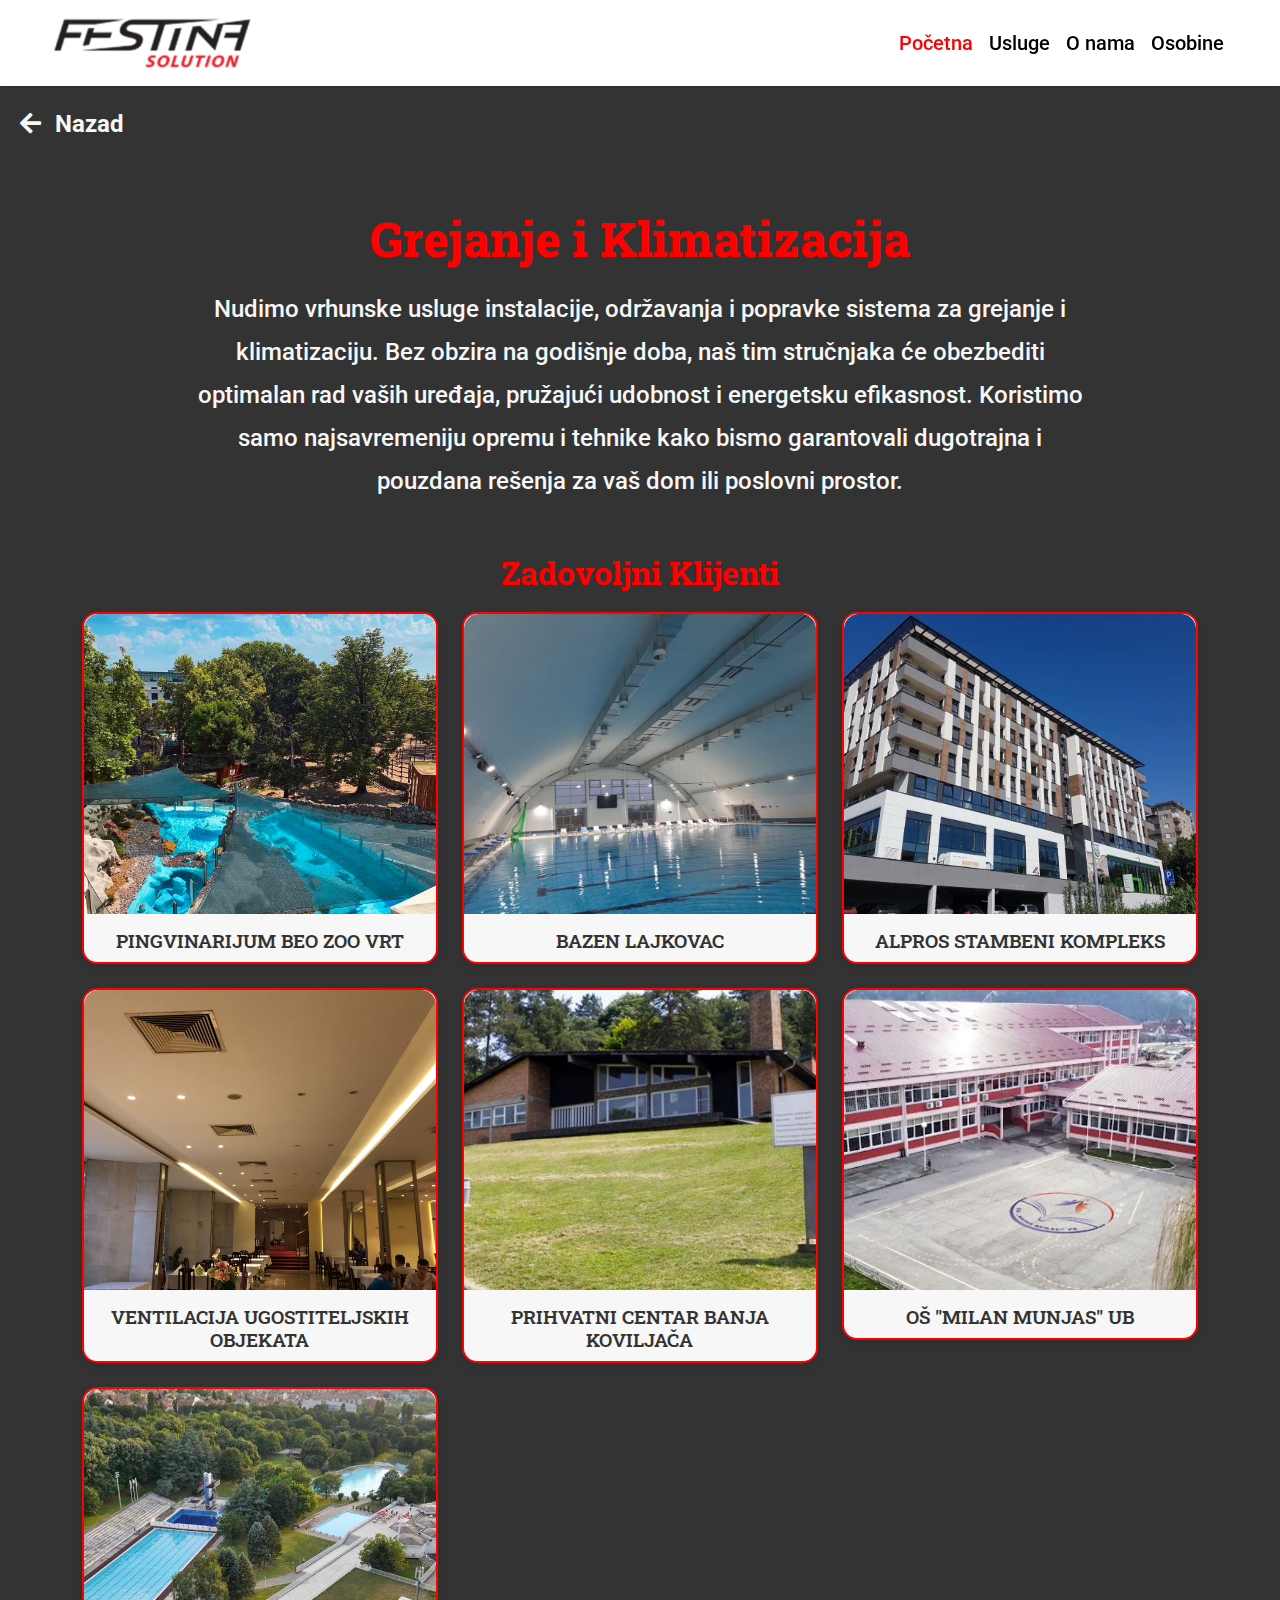
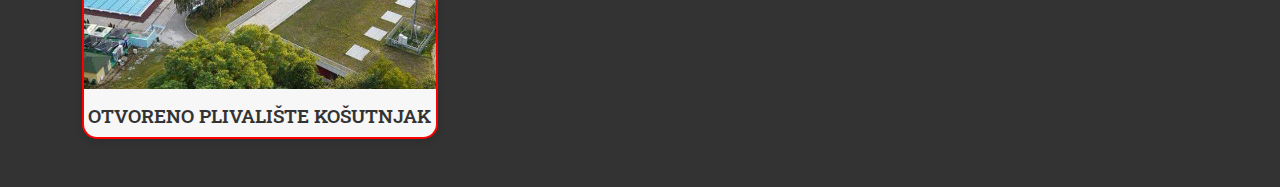
==== commit d18c39e8: "lista" ====
--- a/usluge/grejanjeKlimatizacija/index.html
+++ b/usluge/grejanjeKlimatizacija/index.html
@@ -60,23 +60,47 @@
             
             <!-- Zadovoljni Klijenti -->
             <h2 class="client-title">Zadovoljni Klijenti</h2>
-            <div class="row g-4 justify-content-center">
+            <div class="row g-4">
                 <div class="col-lg-4 col-md-6">
                     <div class="client-card">
-                        <img src="../../img/feature.jpg" class="img-fluid" alt="Klijent 1">
-                        <h5>Klijent 1</h5>
+                        <img src="../../klijenti/img/pingvinarijum.jpg" class="img-fluid" alt="Klijent 1">
+                        <h5>PINGVINARIJUM BEO ZOO VRT</h5>
                     </div>
                 </div>
                 <div class="col-lg-4 col-md-6">
                     <div class="client-card">
-                        <img src="../../img/feature.jpg" class="img-fluid" alt="Klijent 2">
-                        <h5>Klijent 2</h5>
+                        <img src="../../klijenti/img/bazen-lajkovac.jpg" class="img-fluid" alt="Klijent 2">
+                        <h5>BAZEN LAJKOVAC</h5>
                     </div>
                 </div>
                 <div class="col-lg-4 col-md-6">
                     <div class="client-card">
-                        <img src="../../img/feature.jpg" class="img-fluid" alt="Klijent 3">
-                        <h5>Klijent 3</h5>
+                        <img src="../../klijenti/img/alpros.jpg" class="img-fluid" alt="Klijent 3">
+                        <h5>ALPROS STAMBENI KOMPLEKS</h5>
+                    </div>
+                </div>
+                <div class="col-lg-4 col-md-6">
+                    <div class="client-card">
+                        <img src="../../klijenti/img/ugostitelji.jpg" class="img-fluid" alt="Klijent 3">
+                        <h5>VENTILACIJA UGOSTITELJSKIH OBJEKATA</h5>
+                    </div>
+                </div>
+                <div class="col-lg-4 col-md-6">
+                    <div class="client-card">
+                        <img src="../../klijenti/img/prihvatni-centar.jpg" class="img-fluid" alt="Klijent 3">
+                        <h5>PRIHVATNI CENTAR BANJA KOVILJAČA</h5>
+                    </div>
+                </div>
+                <div class="col-lg-4 col-md-6">
+                    <div class="client-card">
+                        <img src="../../klijenti/img/milan-munjas.jpg" class="img-fluid" alt="Klijent 3">
+                        <h5>OŠ "MILAN MUNJAS" UB</h5>
+                    </div>
+                </div>
+                <div class="col-lg-4 col-md-6">
+                    <div class="client-card">
+                        <img src="../../klijenti/img/kosutnjak.jpg" class="img-fluid" alt="Klijent 3">
+                        <h5>OTVORENO PLIVALIŠTE KOŠUTNJAK</h5>
                     </div>
                 </div>
             </div>
--- a/css/style.css
+++ b/css/style.css
@@ -13,6 +13,7 @@
 html {
     scroll-behavior: smooth;
 }
+
 
 
 .back-to-top {
--- a/usluge/globalService.css
+++ b/usluge/globalService.css
@@ -63,9 +63,11 @@
 
 .client-card img {
     width: 100%;
+    height: 300px;
     border-top-left-radius: 15px;
     border-top-right-radius: 15px;
     margin-bottom: 15px;
+    object-fit: cover;
 }
 
 .client-card h5 {
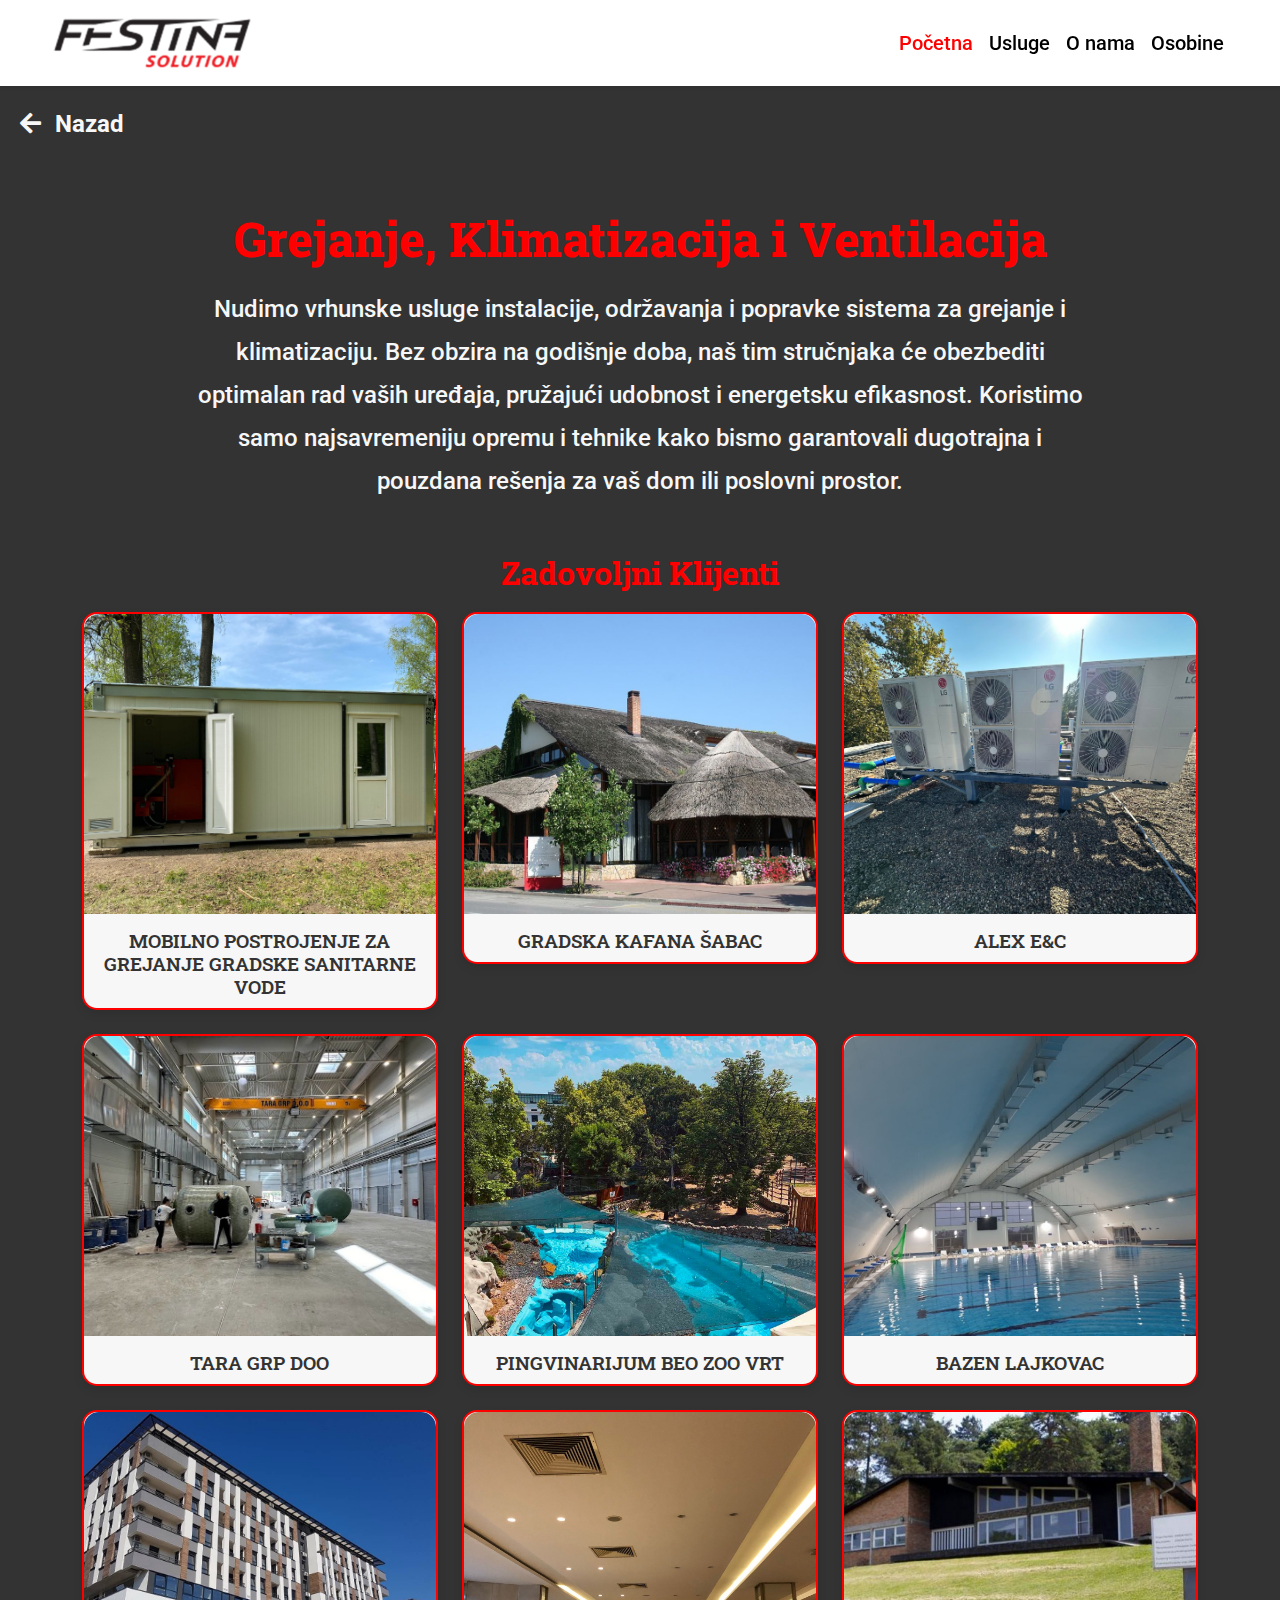
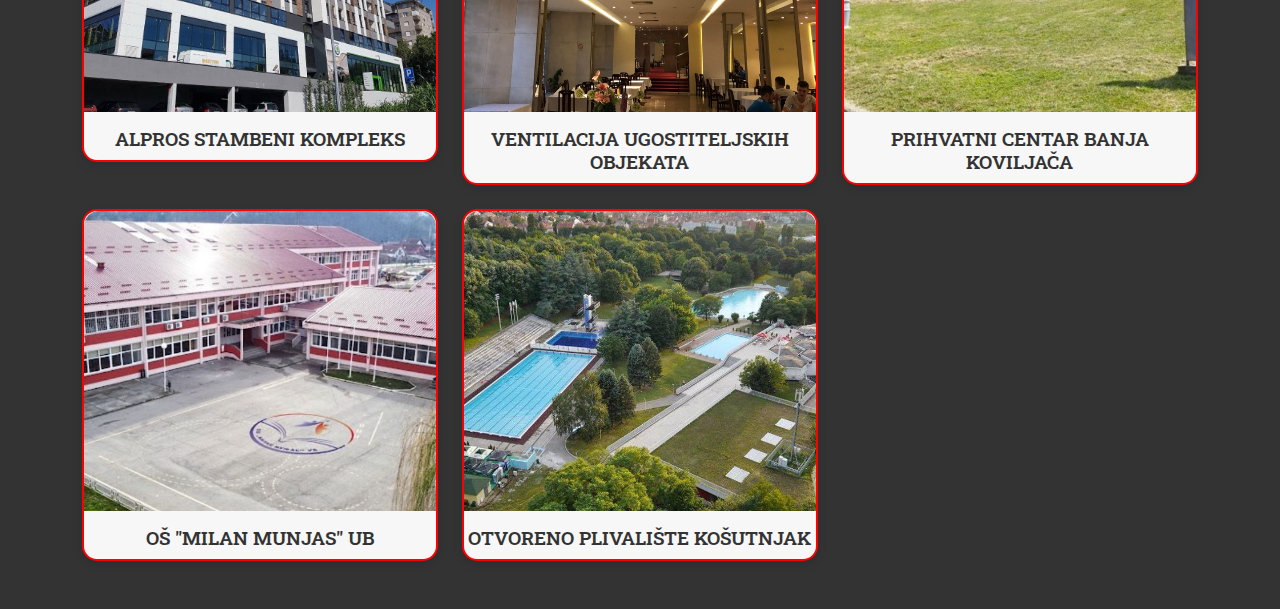
==== commit 94046c1c: "najnovije" ====
--- a/usluge/grejanjeKlimatizacija/index.html
+++ b/usluge/grejanjeKlimatizacija/index.html
@@ -24,6 +24,7 @@
     <!-- Template Stylesheet -->
     <link href="../../css/style.css" rel="stylesheet">
     <link href="../../usluge/globalService.css" rel="stylesheet">
+    <link rel="stylesheet" href="../../css/image-popup.css">
 </head>
 <body>
     <!-- Navbar Start -->
@@ -54,7 +55,7 @@
     <section id="service-details" class="py-5">
         <div class="container">
             <div class="text-center mb-5">
-                <h1 class="display-4">Grejanje i Klimatizacija</h1>
+                <h1 class="display-4">Grejanje, Klimatizacija i Ventilacija</h1>
                 <p class="lead larger-text">Nudimo vrhunske usluge instalacije, održavanja i popravke sistema za grejanje i klimatizaciju. Bez obzira na godišnje doba, naš tim stručnjaka će obezbediti optimalan rad vaših uređaja, pružajući udobnost i energetsku efikasnost. Koristimo samo najsavremeniju opremu i tehnike kako bismo garantovali dugotrajna i pouzdana rešenja za vaš dom ili poslovni prostor.</p>
             </div>
             
@@ -63,44 +64,126 @@
             <div class="row g-4">
                 <div class="col-lg-4 col-md-6">
                     <div class="client-card">
+                        <img src="../../klijenti/img/gr-vode.jpg" class="img-fluid" alt="Klijent 1">
+                        <h5>MOBILNO POSTROJENJE ZA GREJANJE GRADSKE SANITARNE VODE</h5>
+                        <div class="image-slider-popup">
+                            <img src="../../klijenti/img/gr-vode.jpg">
+                            <img src="../../klijenti/img/gr-vode-1.jpg">
+                            <img src="../../klijenti/img/gr-vode-2.jpg">
+                            <img src="../../klijenti/img/gr-vode-3.jpg">
+                        </div>
+                    </div>
+                </div>
+                <div class="col-lg-4 col-md-6">
+                    <div class="client-card">
+                        <img src="../../klijenti/img/kafana-sabac.jpg" class="img-fluid" alt="Klijent 1">
+                        <h5>GRADSKA KAFANA ŠABAC</h5>
+                        <div class="image-slider-popup">
+                            <img src="../../klijenti/img/kafana-sabac.jpg">
+                            <img src="../../klijenti/img/kafana-sabac-1.jpg">
+                            <img src="../../klijenti/img/kafana-sabac-2.jpg">
+                            <img src="../../klijenti/img/kafana-sabac-3.jpg">
+                        </div>
+                    </div>
+                </div>
+                <div class="col-lg-4 col-md-6">
+                    <div class="client-card">
+                        <img src="../../klijenti/img/alex-ec.jpg" class="img-fluid" alt="Klijent 1">
+                        <h5>ALEX E&C</h5>
+                        <div class="image-slider-popup">
+                            <img src="../../klijenti/img/alex-ec.jpg">
+                            <img src="../../klijenti/img/alex-gc-1.jpg">
+                            <img src="../../klijenti/img/alex-gc-2.jpg">
+                            <img src="../../klijenti/img/alex-gc-3.jpg">
+                            <img src="../../klijenti/img/alex-gc-4.jpg">
+                        </div>
+                    </div>
+                </div>
+                <div class="col-lg-4 col-md-6">
+                    <div class="client-card">
+                        <img src="../../klijenti/img/tara-grp.jpg" class="img-fluid" alt="Klijent 1">
+                        <h5>TARA GRP DOO</h5>
+                        <div class="image-slider-popup">
+                            <img src="../../klijenti/img/tara-grp.jpg">
+                            <img src="../../klijenti/img/tara-grp-1.jpg">
+                            <img src="../../klijenti/img/tara-grp-2.jpg">
+                            <img src="../../klijenti/img/tara-grp-3.jpg">
+                            <img src="../../klijenti/img/tara-grp-4.jpg">
+                        </div>
+                    </div>
+                </div>
+                <div class="col-lg-4 col-md-6">
+                    <div class="client-card">
                         <img src="../../klijenti/img/pingvinarijum.jpg" class="img-fluid" alt="Klijent 1">
                         <h5>PINGVINARIJUM BEO ZOO VRT</h5>
+                        <div class="image-slider-popup">
+                            <img src="../../klijenti/img/pingvinarijum.jpg">
+                            <img src="../../klijenti/img/pingvinarijum-1.jpg">
+                            <img src="../../klijenti/img/pingvinarijum-2.jpg">
+                            <img src="../../klijenti/img/pingvinarijum-3.jpg">
+                        </div>
                     </div>
                 </div>
                 <div class="col-lg-4 col-md-6">
                     <div class="client-card">
                         <img src="../../klijenti/img/bazen-lajkovac.jpg" class="img-fluid" alt="Klijent 2">
                         <h5>BAZEN LAJKOVAC</h5>
+                        <div class="image-slider-popup">
+                            <img src="../../klijenti/img/bazen-lajkovac.jpg">
+                        </div>
                     </div>
                 </div>
                 <div class="col-lg-4 col-md-6">
                     <div class="client-card">
                         <img src="../../klijenti/img/alpros.jpg" class="img-fluid" alt="Klijent 3">
                         <h5>ALPROS STAMBENI KOMPLEKS</h5>
+                        <div class="image-slider-popup">
+                            <img src="../../klijenti/img/alpros.jpg">
+                        </div>
                     </div>
                 </div>
                 <div class="col-lg-4 col-md-6">
                     <div class="client-card">
                         <img src="../../klijenti/img/ugostitelji.jpg" class="img-fluid" alt="Klijent 3">
                         <h5>VENTILACIJA UGOSTITELJSKIH OBJEKATA</h5>
+                        <div class="image-slider-popup">
+                            <img src="../../klijenti/img/ugostitelji.jpg">
+                        </div>
                     </div>
                 </div>
                 <div class="col-lg-4 col-md-6">
                     <div class="client-card">
                         <img src="../../klijenti/img/prihvatni-centar.jpg" class="img-fluid" alt="Klijent 3">
                         <h5>PRIHVATNI CENTAR BANJA KOVILJAČA</h5>
+                        <div class="image-slider-popup">
+                            <img src="../../klijenti/img/prihvatni-centar.jpg">
+                            <img src="../../klijenti/img/prihvatni-centar-1.jpg">
+                            <img src="../../klijenti/img/prihvatni-centar-2.jpg">
+                        </div>
                     </div>
                 </div>
                 <div class="col-lg-4 col-md-6">
                     <div class="client-card">
                         <img src="../../klijenti/img/milan-munjas.jpg" class="img-fluid" alt="Klijent 3">
                         <h5>OŠ "MILAN MUNJAS" UB</h5>
+                        <div class="image-slider-popup">
+                            <img src="../../klijenti/img/milan-munjas.jpg">
+                            <img src="../../klijenti/img/milan-munjas-1.jpg">
+                            <img src="../../klijenti/img/milan-munjas-2.jpg">
+                            <img src="../../klijenti/img/milan-munjas-3.jpg">
+                        </div>
                     </div>
                 </div>
                 <div class="col-lg-4 col-md-6">
                     <div class="client-card">
                         <img src="../../klijenti/img/kosutnjak.jpg" class="img-fluid" alt="Klijent 3">
                         <h5>OTVORENO PLIVALIŠTE KOŠUTNJAK</h5>
+                        <div class="image-slider-popup">
+                            <img src="../../klijenti/img/kosutnjak.jpg">
+                            <img src="../../klijenti/img/kosutnjak-1.jpg">
+                            <img src="../../klijenti/img/kosutnjak-2.jpg">
+                            <img src="../../klijenti/img/kosutnjak-3.jpg">
+                        </div>
                     </div>
                 </div>
             </div>
@@ -119,5 +202,6 @@
 
     <!-- Template Javascript -->
     <script src="../../js/main.js"></script>
+    <script src="../../js/image-popup.js"></script>
 </body>
 </html>
--- a/css/image-popup.css
+++ b/css/image-popup.css
@@ -0,0 +1,105 @@
+/* Popup pozadina (fullscreen) */
+.image-popup {
+    position: fixed;
+    top: 0;
+    left: 0;
+    width: 100vw;
+    height: 100vh;
+    background: rgba(0, 0, 0, 0.8);
+    display: flex;
+    align-items: center;
+    justify-content: center;
+    z-index: 10000000;
+    opacity: 0;
+    visibility: hidden;
+    transition: opacity 0.3s ease-in-out;
+}
+
+.image-slider-popup{
+    display: none;
+}
+
+/* Aktivni popup */
+.image-popup.active {
+    opacity: 1;
+    visibility: visible;
+}
+
+/* Sadrzaj unutar popupa */
+.popup-content {
+    position: relative;
+    width: 80%;
+    max-width: 900px;
+    display: flex;
+    align-items: center;
+    justify-content: center;
+    overflow: hidden;
+}
+
+/* Slike u slideru */
+.popup-content img {
+    max-width: 100%;
+    max-height: 90vh;
+    display: none;
+    object-fit: contain;
+}
+
+/* Prikazuje aktivnu sliku */
+.popup-content img.active {
+    display: block;
+}
+
+/* Dugme za zatvaranje */
+.close-btn {
+    position: absolute;
+    top: 25px;
+    right: 20px;
+    font-size: 30px;
+    color: white;
+    cursor: pointer;
+    background: none;
+    border: none;
+    outline: none;
+    font-weight: bold;
+    z-index: 10000001;
+}
+
+/* Strelice za navigaciju */
+.prev-btn, .next-btn {
+    position: absolute;
+    top: 50%;
+    transform: translateY(-50%);
+    font-size: 40px;
+    color: white;
+    cursor: pointer;
+    background: none;
+    border: none;
+    outline: none;
+    padding: 10px;
+    font-weight: bold;
+}
+
+.prev-btn {
+    left: 10px;
+}
+
+.next-btn {
+    right: 10px;
+}
+
+/* Responsivnost */
+@media (max-width: 768px) {
+    .popup-content {
+        width: 90%;
+    }
+
+    .prev-btn, .next-btn {
+        font-size: 30px;
+        z-index: 10000001;
+    }
+
+    .close-btn {
+        font-size: 25px;
+        
+    }
+}
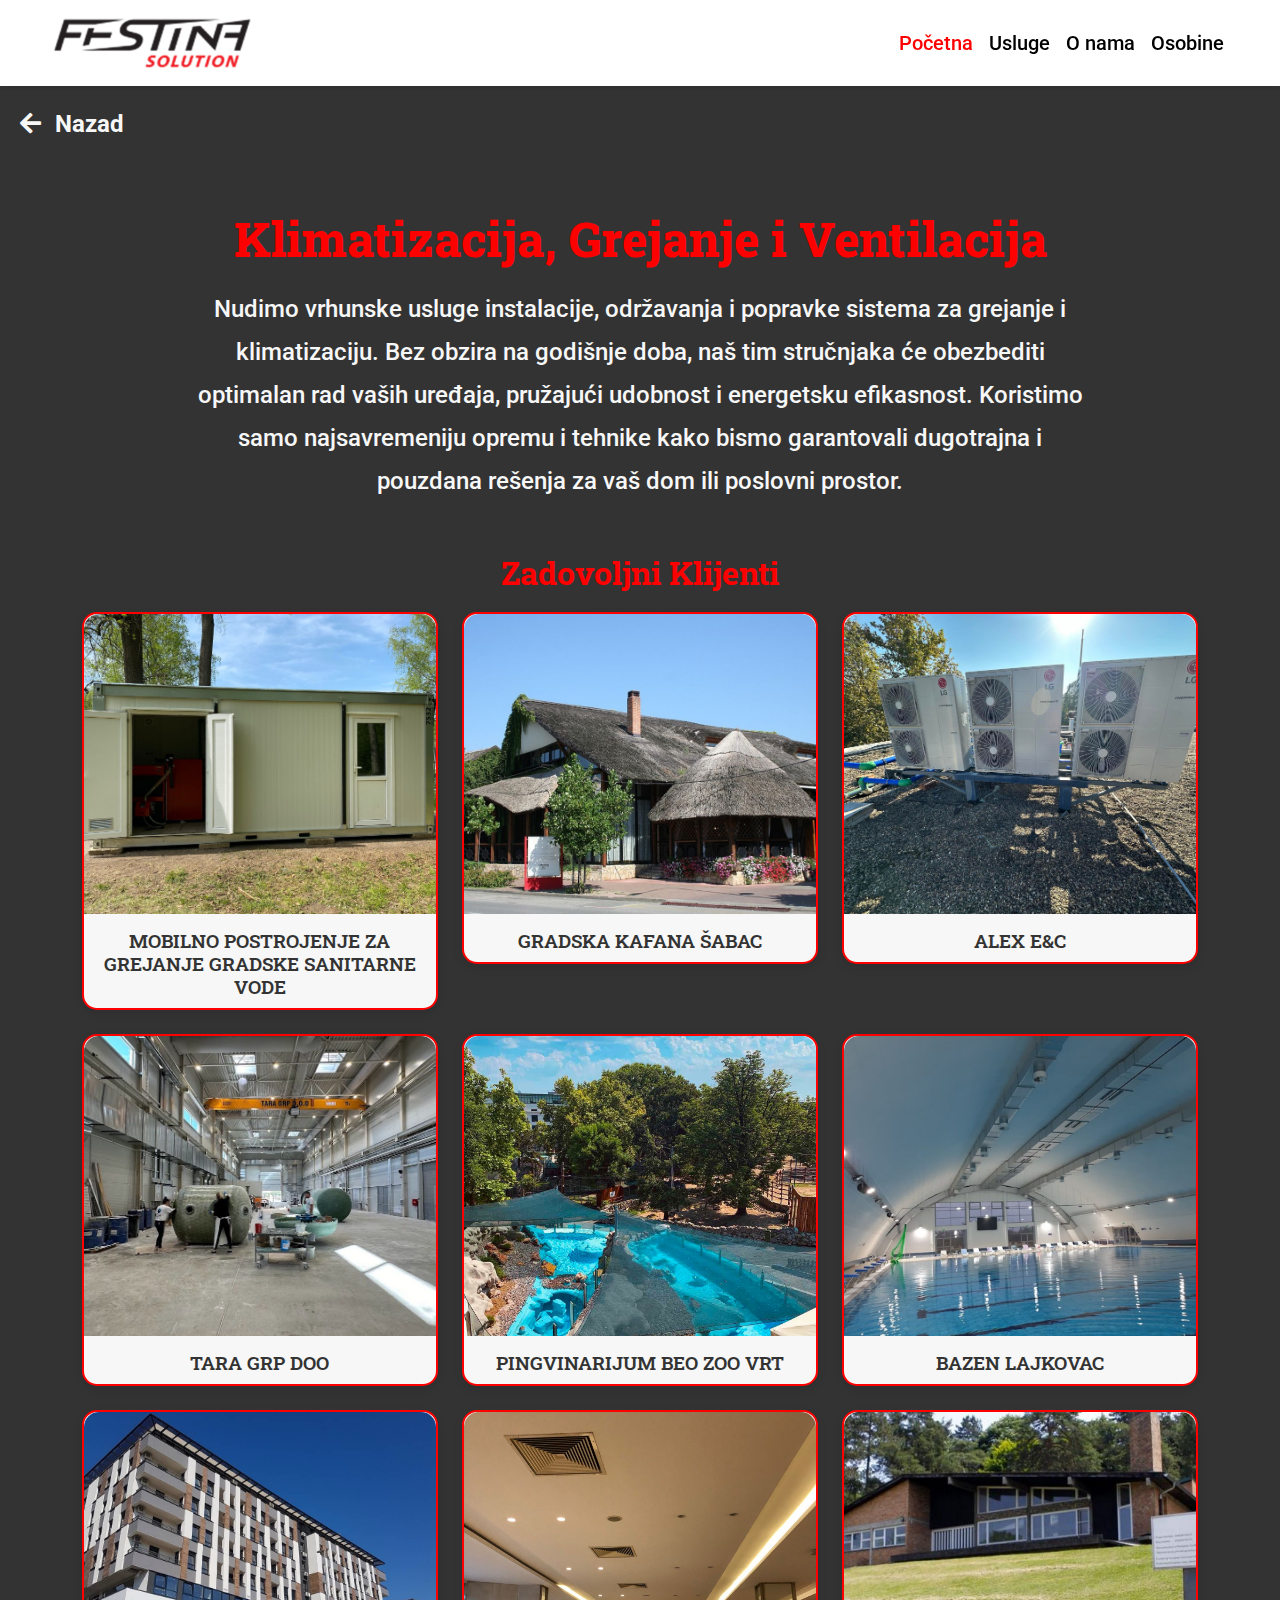
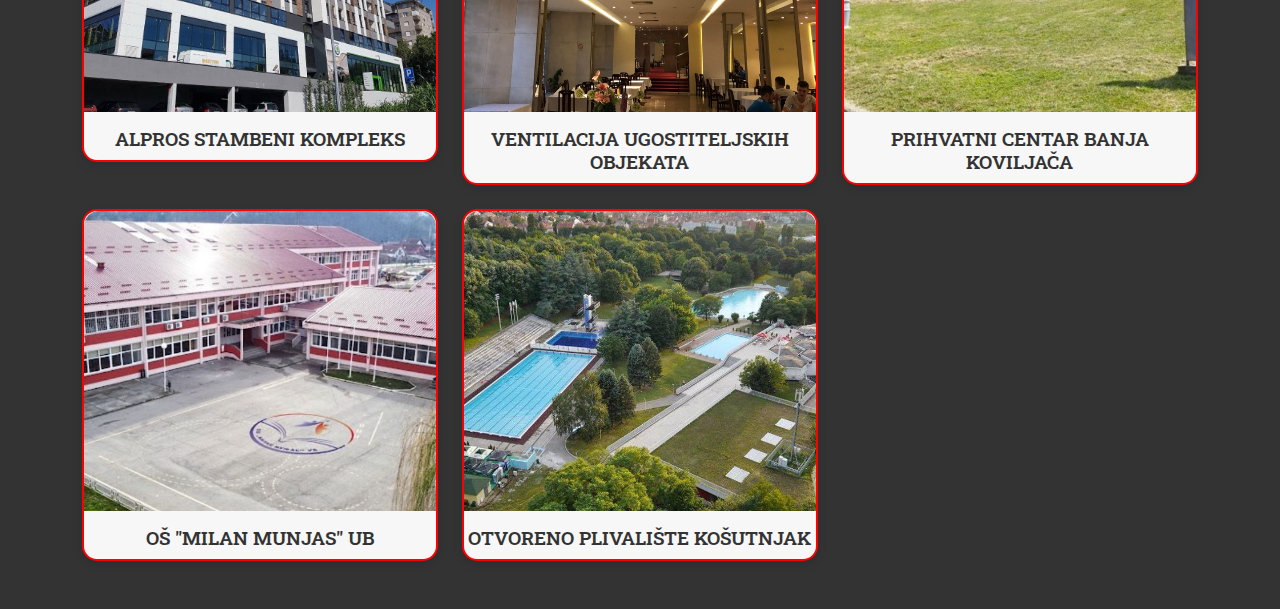
==== commit da869ac8: "Update index.html" ====
--- a/usluge/grejanjeKlimatizacija/index.html
+++ b/usluge/grejanjeKlimatizacija/index.html
@@ -55,7 +55,7 @@
     <section id="service-details" class="py-5">
         <div class="container">
             <div class="text-center mb-5">
-                <h1 class="display-4">Grejanje, Klimatizacija i Ventilacija</h1>
+                <h1 class="display-4">Klimatizacija, Grejanje i Ventilacija</h1>
                 <p class="lead larger-text">Nudimo vrhunske usluge instalacije, održavanja i popravke sistema za grejanje i klimatizaciju. Bez obzira na godišnje doba, naš tim stručnjaka će obezbediti optimalan rad vaših uređaja, pružajući udobnost i energetsku efikasnost. Koristimo samo najsavremeniju opremu i tehnike kako bismo garantovali dugotrajna i pouzdana rešenja za vaš dom ili poslovni prostor.</p>
             </div>
             
--- a/css/style.css
+++ b/css/style.css
@@ -219,7 +219,11 @@
     max-height: 60px;
 }
 
-
+.service-item img{
+    object-fit: cover;
+    width: 100%;
+    height:250px
+}
 
 
 /*** Testimonial ***/
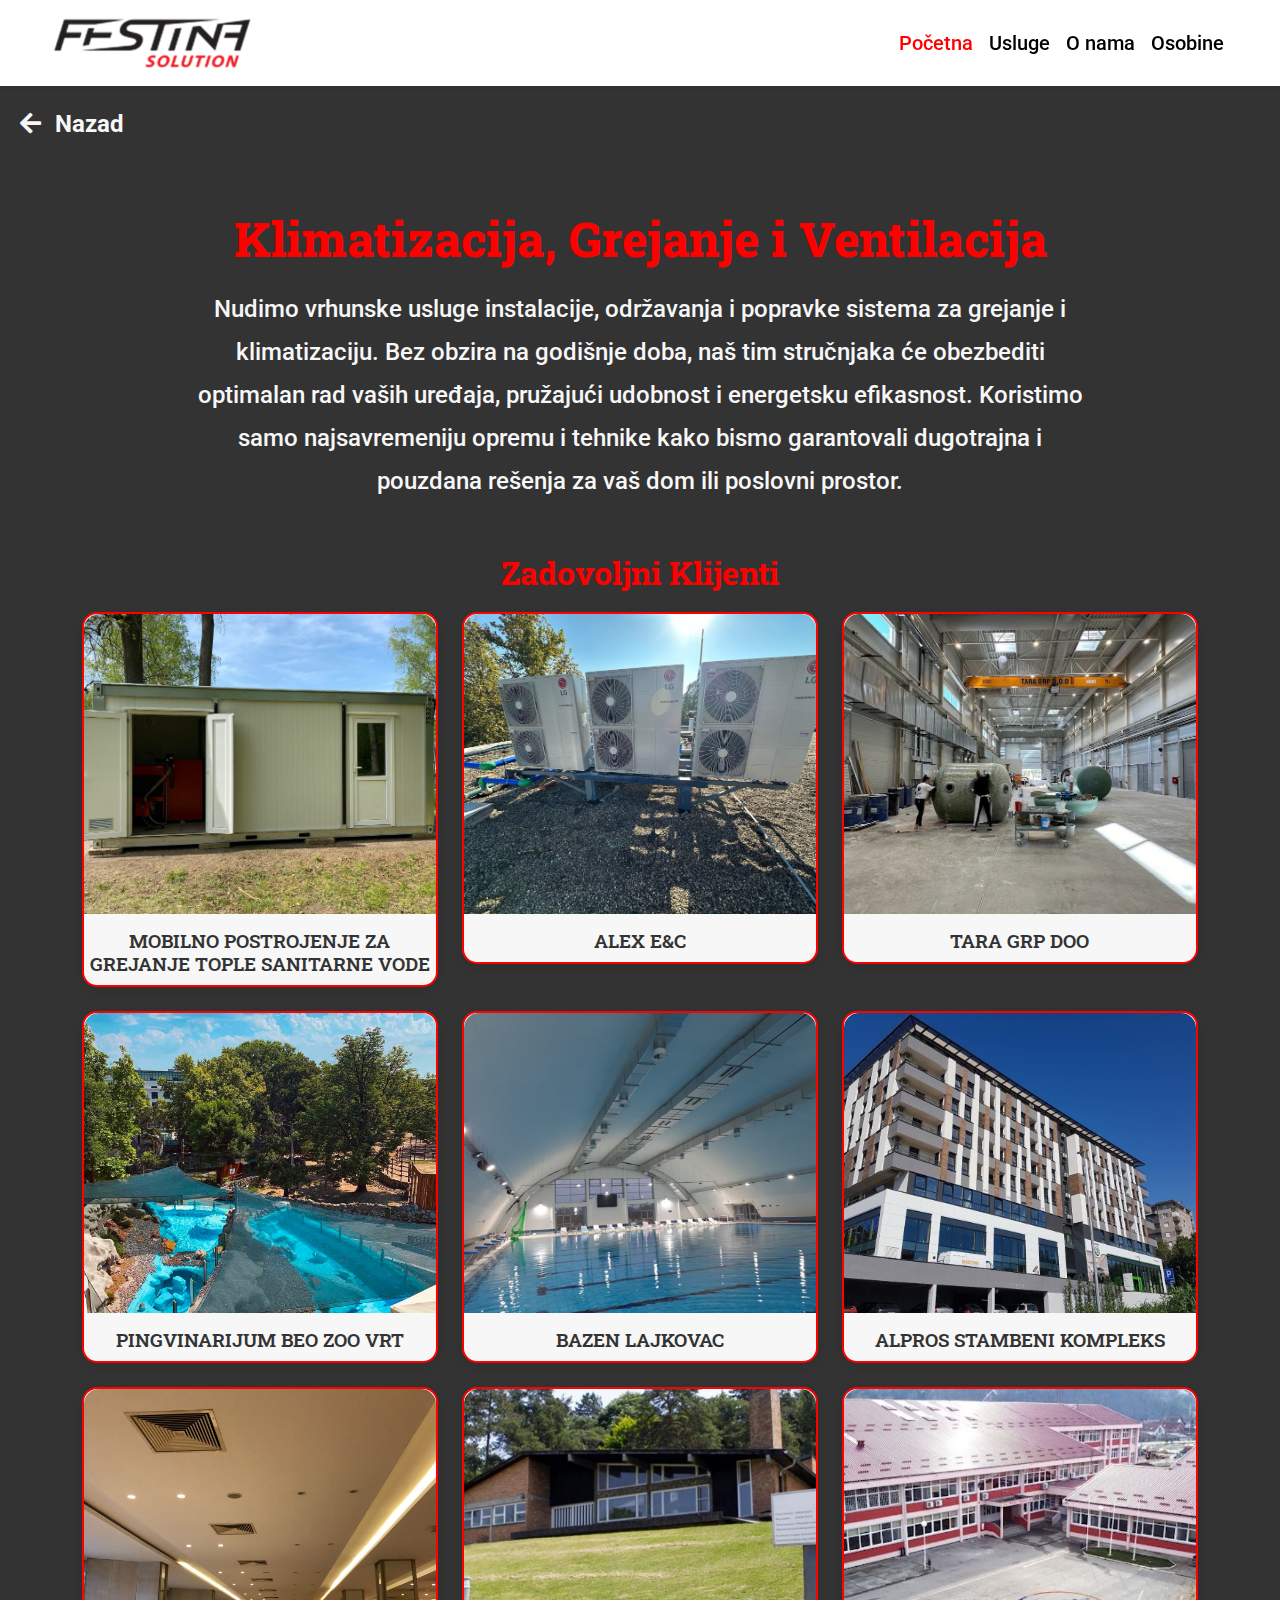
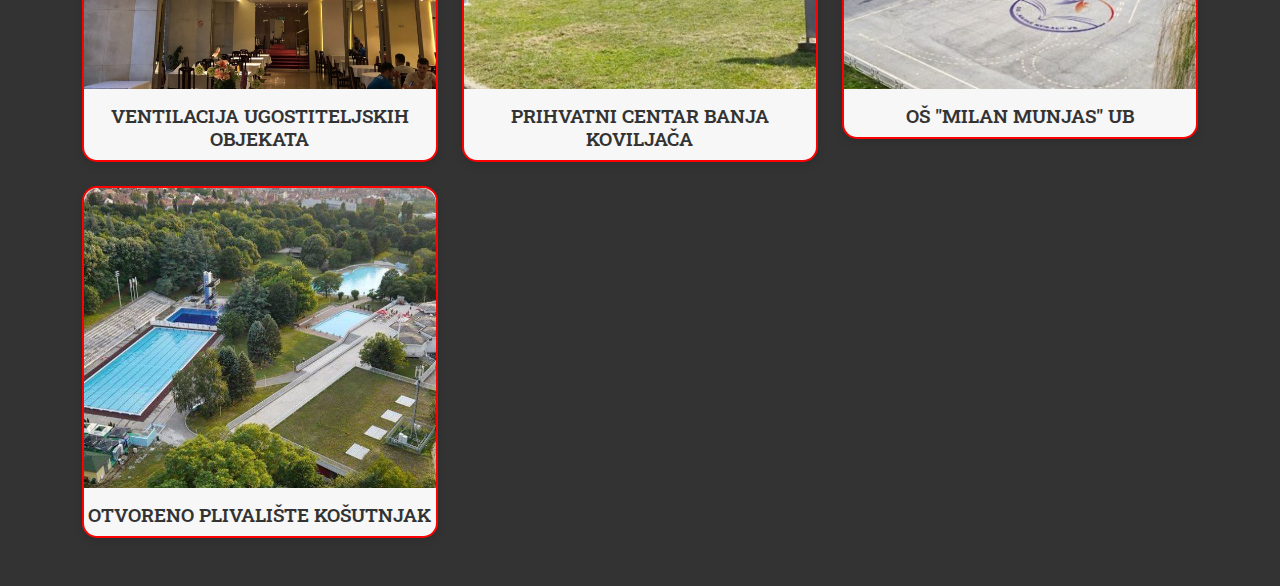
==== commit 3d0f5477: "najnovije" ====
--- a/usluge/grejanjeKlimatizacija/index.html
+++ b/usluge/grejanjeKlimatizacija/index.html
@@ -65,24 +65,12 @@
                 <div class="col-lg-4 col-md-6">
                     <div class="client-card">
                         <img src="../../klijenti/img/gr-vode.jpg" class="img-fluid" alt="Klijent 1">
-                        <h5>MOBILNO POSTROJENJE ZA GREJANJE GRADSKE SANITARNE VODE</h5>
+                        <h5>MOBILNO POSTROJENJE ZA GREJANJE TOPLE SANITARNE VODE</h5>
                         <div class="image-slider-popup">
                             <img src="../../klijenti/img/gr-vode.jpg">
                             <img src="../../klijenti/img/gr-vode-1.jpg">
                             <img src="../../klijenti/img/gr-vode-2.jpg">
                             <img src="../../klijenti/img/gr-vode-3.jpg">
-                        </div>
-                    </div>
-                </div>
-                <div class="col-lg-4 col-md-6">
-                    <div class="client-card">
-                        <img src="../../klijenti/img/kafana-sabac.jpg" class="img-fluid" alt="Klijent 1">
-                        <h5>GRADSKA KAFANA ŠABAC</h5>
-                        <div class="image-slider-popup">
-                            <img src="../../klijenti/img/kafana-sabac.jpg">
-                            <img src="../../klijenti/img/kafana-sabac-1.jpg">
-                            <img src="../../klijenti/img/kafana-sabac-2.jpg">
-                            <img src="../../klijenti/img/kafana-sabac-3.jpg">
                         </div>
                     </div>
                 </div>
@@ -148,6 +136,10 @@
                         <h5>VENTILACIJA UGOSTITELJSKIH OBJEKATA</h5>
                         <div class="image-slider-popup">
                             <img src="../../klijenti/img/ugostitelji.jpg">
+                            <img src="../../klijenti/img/kafana-sabac.jpg">
+                             <img src="../../klijenti/img/kafana-sabac-1.jpg">
+                             <img src="../../klijenti/img/kafana-sabac-2.jpg">
+                             <img src="../../klijenti/img/kafana-sabac-3.jpg">
                         </div>
                     </div>
                 </div>
